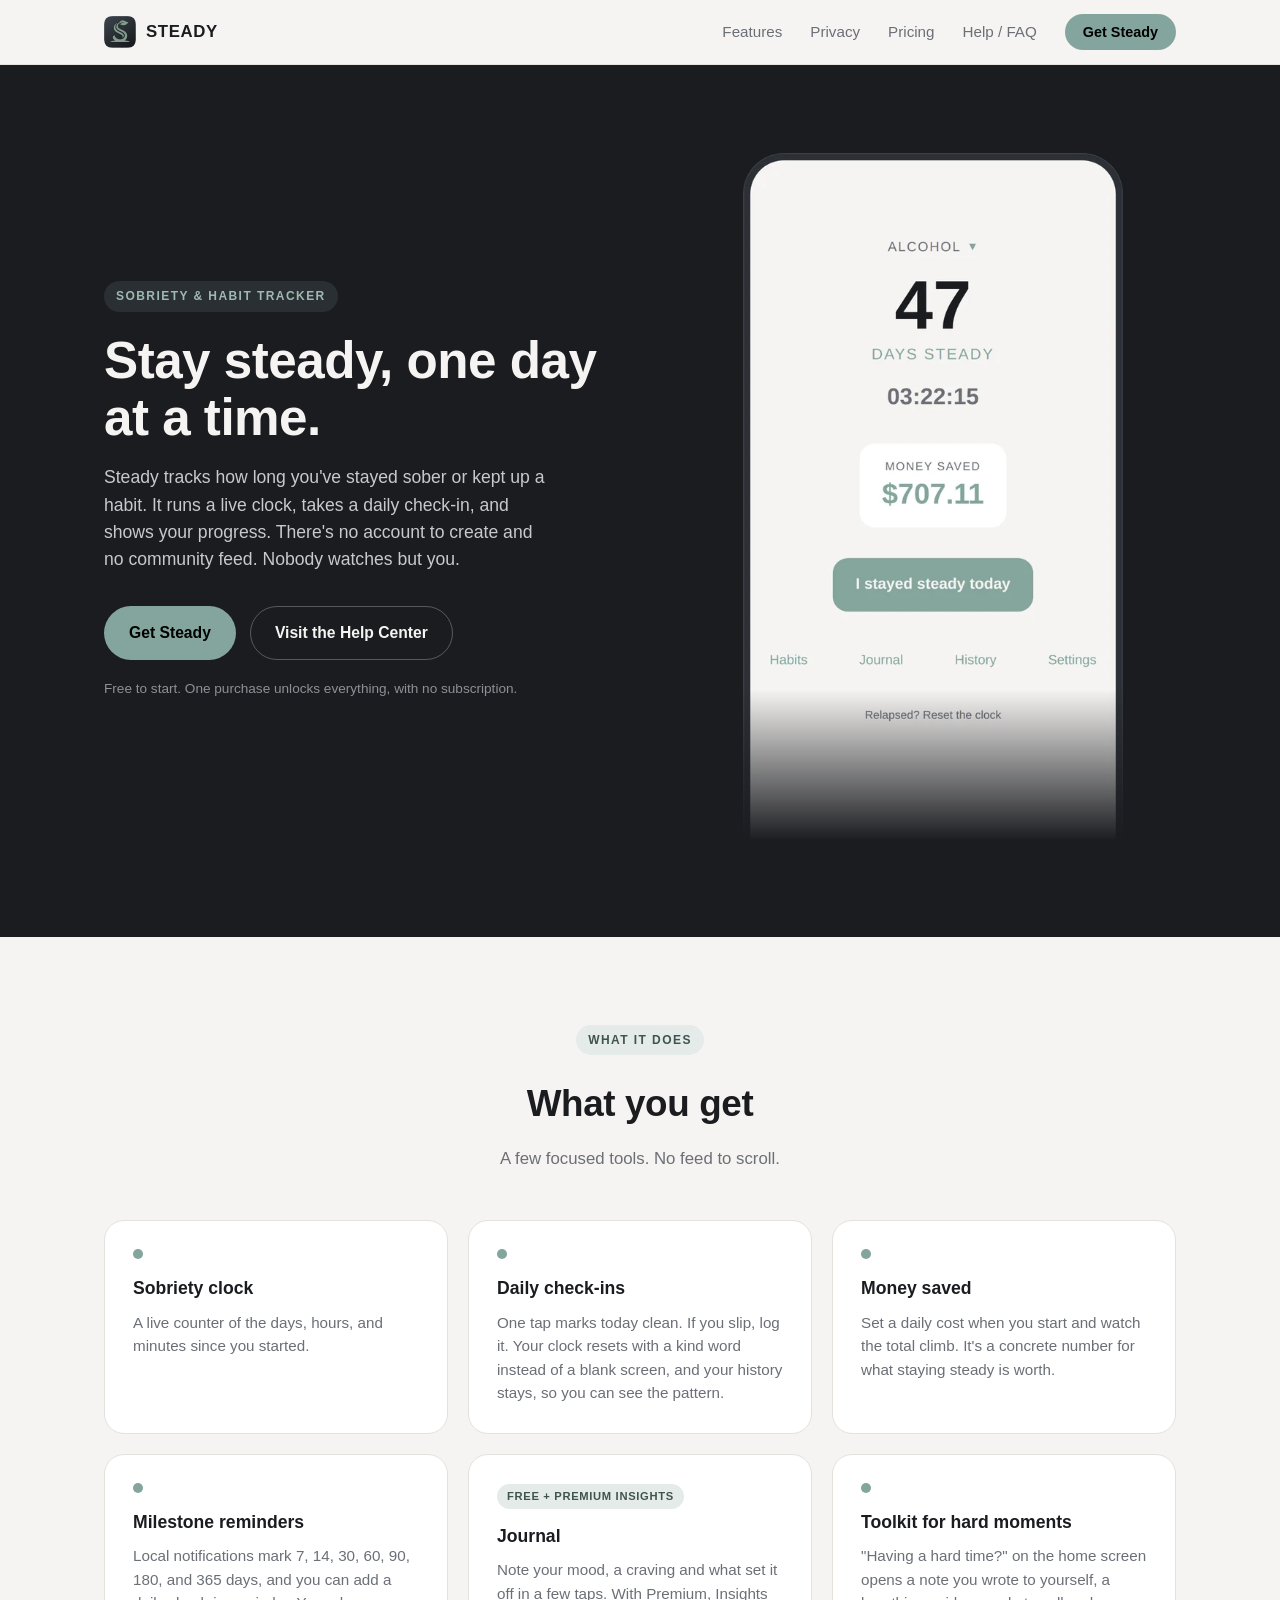
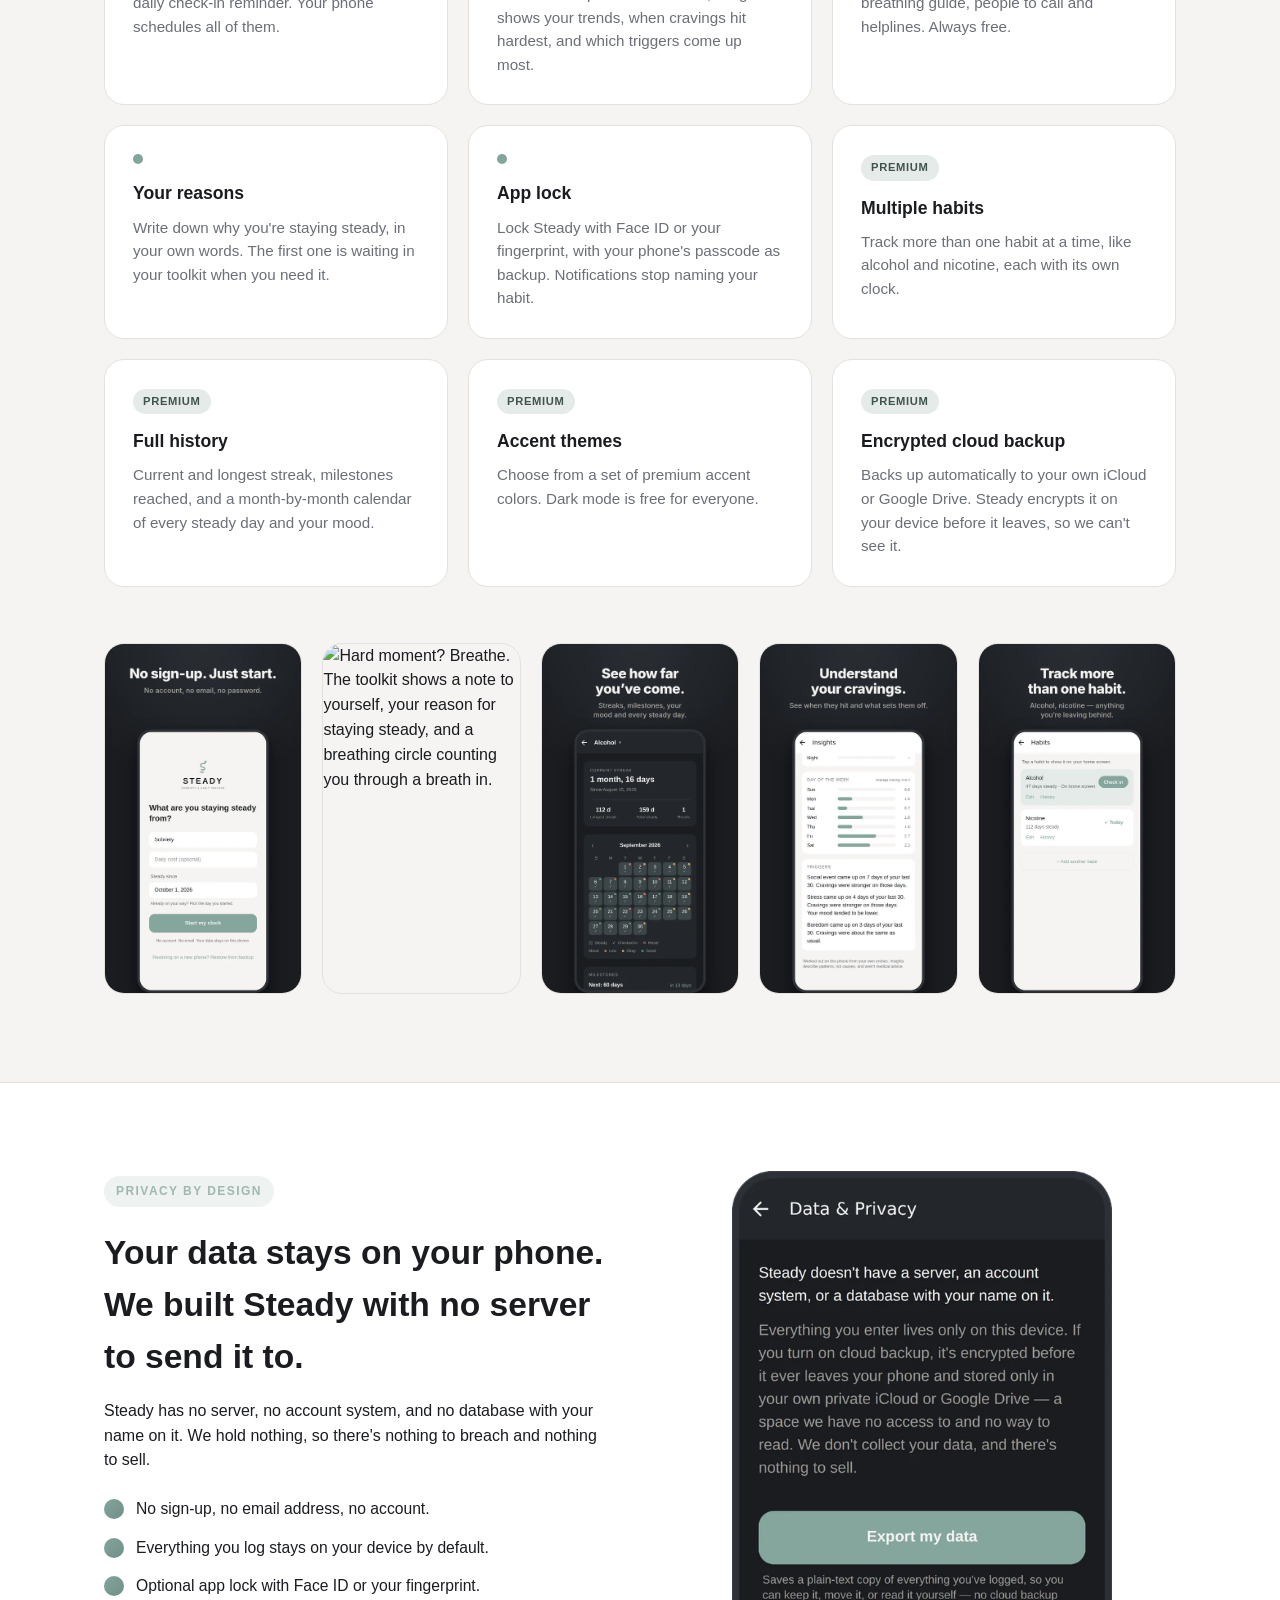
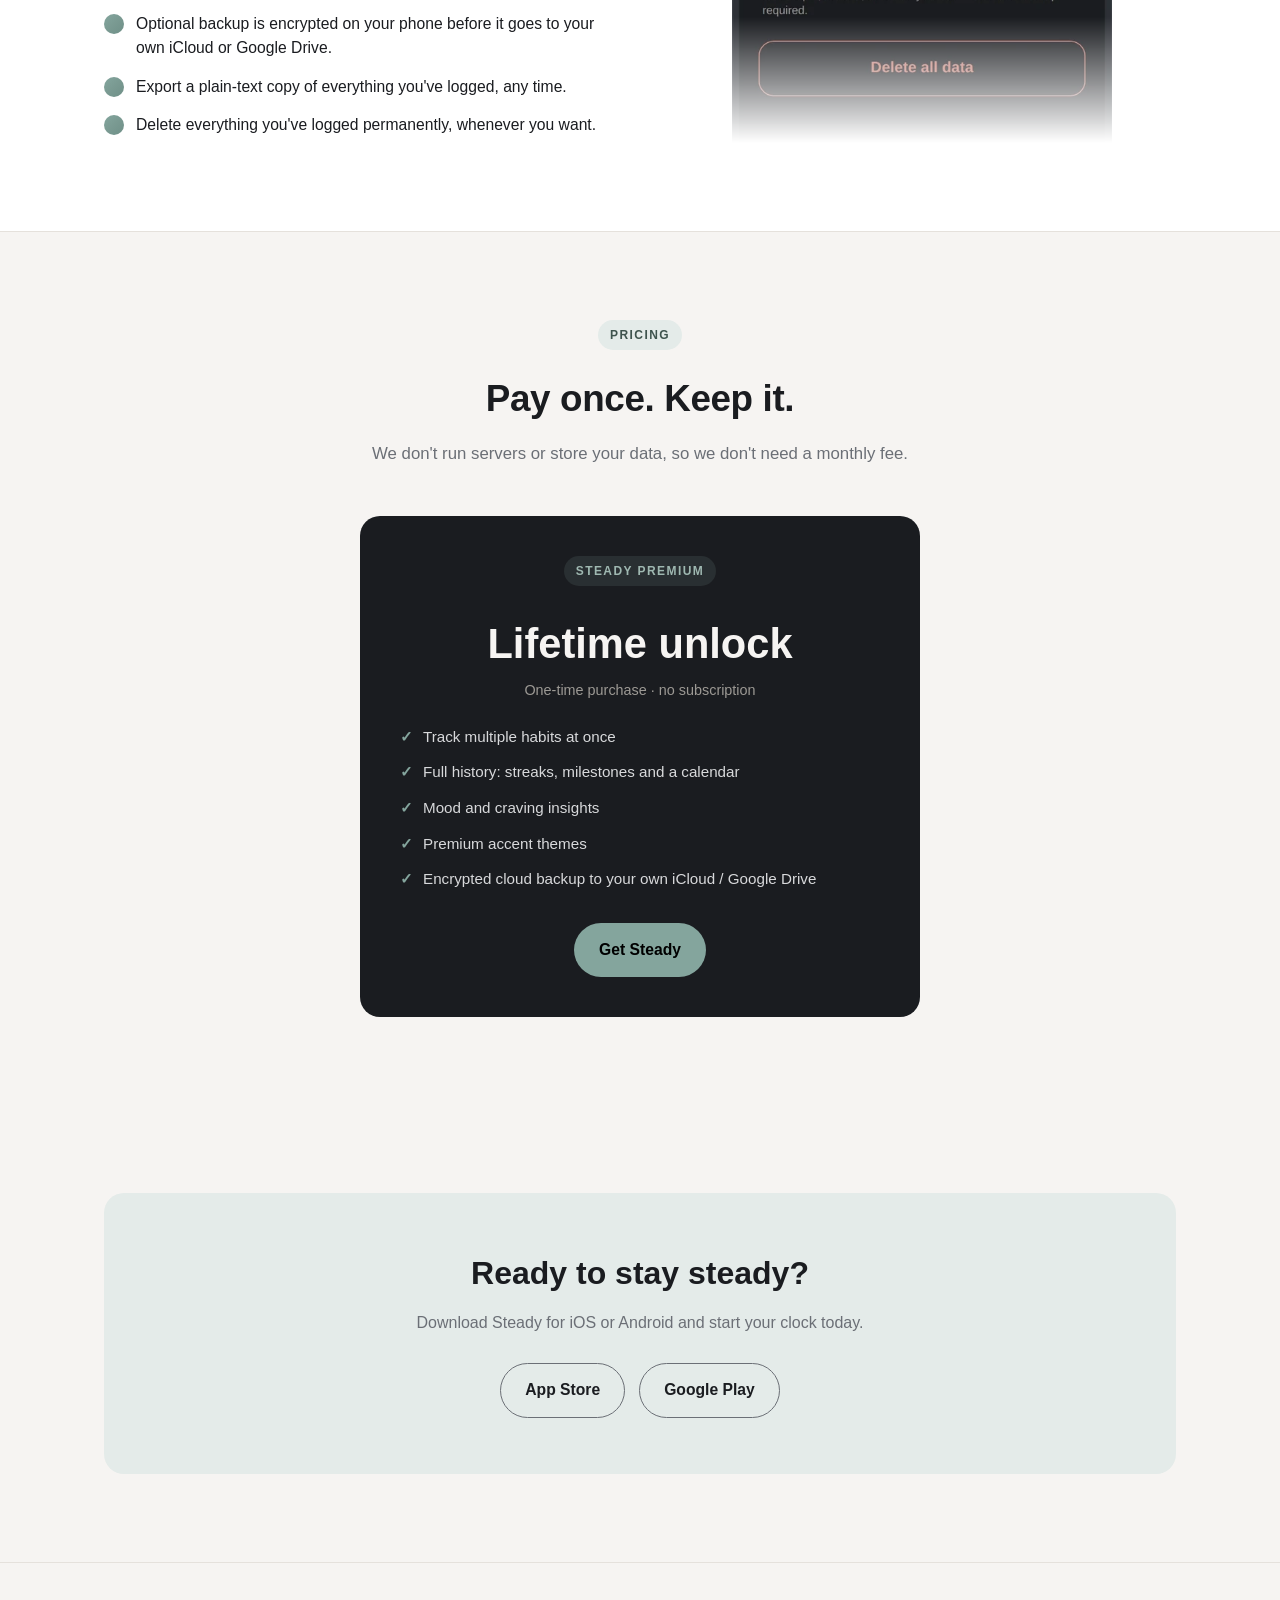
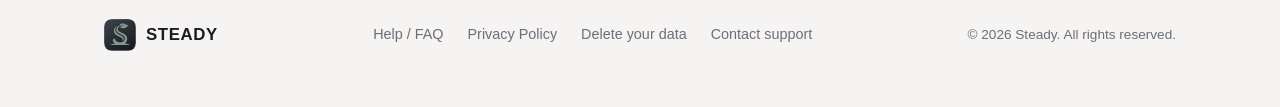
==== index.html @ cac9d031 "Describe 1.1: toolkit, reasons and app lock Homepage: cards for the toolkit, reasons and app lock, t" ====
<!doctype html>
<html lang="en">
<head>
  <!-- Google Tag Manager -->
  <script>(function(w,d,s,l,i){w[l]=w[l]||[];w[l].push({'gtm.start':
  new Date().getTime(),event:'gtm.js'});var f=d.getElementsByTagName(s)[0],
  j=d.createElement(s),dl=l!='dataLayer'?'&l='+l:'';j.async=true;j.src=
  'https://www.googletagmanager.com/gtm.js?id='+i+dl;f.parentNode.insertBefore(j,f);
  })(window,document,'script','dataLayer','GTM-TBTCJTLQ');</script>
  <!-- End Google Tag Manager -->
  <meta charset="utf-8" />
  <meta name="viewport" content="width=device-width, initial-scale=1" />
  <title>Steady: Sobriety &amp; Habit Tracker</title>
  <meta name="description" content="Steady is a private, on-device sobriety and habit tracker. No accounts, no ads, no servers. Just your streak and your check-ins, on your phone." />
  <link rel="canonical" href="https://steady.lixlink.com/" />
  <meta property="og:site_name" content="Steady" />
  <meta property="og:type" content="website" />
  <meta property="og:url" content="https://steady.lixlink.com/" />
  <meta property="og:title" content="Steady: Sobriety &amp; Habit Tracker" />
  <meta property="og:description" content="A private, on-device sobriety and habit tracker. No accounts, no ads, no subscription." />
  <meta property="og:image" content="https://steady.lixlink.com/assets/img/og-image.jpg" />
  <meta property="og:image:type" content="image/jpeg" />
  <meta property="og:image:width" content="1200" />
  <meta property="og:image:height" content="630" />
  <meta property="og:image:alt" content="Steady: stay steady, one day at a time. A private sobriety and habit tracker." />
  <meta name="twitter:card" content="summary_large_image" />
  <meta name="twitter:title" content="Steady: Sobriety &amp; Habit Tracker" />
  <meta name="twitter:description" content="A private, on-device sobriety and habit tracker. No accounts, no ads, no subscription." />
  <meta name="twitter:image" content="https://steady.lixlink.com/assets/img/og-image.jpg" />
  <meta name="twitter:image:alt" content="Steady: stay steady, one day at a time. A private sobriety and habit tracker." />
  <link rel="icon" type="image/png" sizes="32x32" href="/assets/img/favicon-32.png" />
  <link rel="icon" type="image/png" sizes="16x16" href="/assets/img/favicon-16.png" />
  <link rel="apple-touch-icon" href="/assets/img/apple-touch-icon.png" />
  <link rel="stylesheet" href="/assets/css/style.css" />

</head>
<body>
  <!-- Google Tag Manager (noscript) -->
  <noscript><iframe src="https://www.googletagmanager.com/ns.html?id=GTM-TBTCJTLQ"
  height="0" width="0" style="display:none;visibility:hidden"></iframe></noscript>
  <!-- End Google Tag Manager (noscript) -->
  <header class="site-header">
    <nav class="nav wrap">
      <a class="brand" href="/">
        <img src="/assets/img/icon-512.png" alt="" width="32" height="32" />
        <span>Steady</span>
      </a>
      <button class="nav-toggle" aria-label="Toggle navigation" aria-expanded="false">☰</button>
      <ul class="nav-links">
        <li><a href="/#features">Features</a></li>
        <li><a href="/#privacy">Privacy</a></li>
        <li><a href="/#pricing">Pricing</a></li>
        <li><a href="/faq.html">Help / FAQ</a></li>
        <li><a class="nav-cta" href="#download">Get Steady</a></li>
      </ul>
    </nav>
  </header>

  <main>
    <section class="hero">
      <div class="wrap hero-inner">
        <div>
          <span class="eyebrow">Sobriety &amp; habit tracker</span>
          <h1>Stay steady, one day at a time.</h1>
          <p class="lead">
            Steady tracks how long you've stayed sober or kept up a habit. It runs a live
            clock, takes a daily check-in, and shows your progress. There's no account to
            create and no community feed. Nobody watches but you.
          </p>
          <div class="hero-actions">
            <a class="btn btn-primary" href="#download">Get Steady</a>
            <a class="btn btn-ghost" href="/faq.html">Visit the Help Center</a>
          </div>
          <p class="hero-note">Free to start. One purchase unlocks everything, with no subscription.</p>
        </div>
        <div class="hero-art">
          <img class="phone-shot" src="/assets/img/screens/dashboard-phone.webp" width="520" height="941"
            alt="The Steady home screen for Alcohol: 47 days steady, a live clock at 03:22:13, $707.11 saved, and an &quot;I stayed steady today&quot; check-in button." />
        </div>
      </div>
    </section>

    <section id="features">
      <div class="wrap">
        <div class="section-head">
          <span class="eyebrow">What it does</span>
          <h2>What you get</h2>
          <p>A few focused tools. No feed to scroll.</p>
        </div>

        <div class="grid">
          <div class="card">
            <div class="icon-dot"></div>
            <h3>Sobriety clock</h3>
            <p>A live counter of the days, hours, and minutes since you started.</p>
          </div>
          <div class="card">
            <div class="icon-dot"></div>
            <h3>Daily check-ins</h3>
            <p>One tap marks today clean. If you slip, log it. Your clock resets with a kind word instead of a blank screen, and your history stays, so you can see the pattern.</p>
          </div>
          <div class="card">
            <div class="icon-dot"></div>
            <h3>Money saved</h3>
            <p>Set a daily cost when you start and watch the total climb. It's a concrete number for what staying steady is worth.</p>
          </div>
          <div class="card">
            <div class="icon-dot"></div>
            <h3>Milestone reminders</h3>
            <p>Local notifications mark 7, 14, 30, 60, 90, 180, and 365 days, and you can add a daily check-in reminder. Your phone schedules all of them.</p>
          </div>
          <div class="card">
            <div class="tag">Free + Premium insights</div>
            <h3>Journal</h3>
            <p>Note your mood, a craving and what set it off in a few taps. With Premium, Insights shows your trends, when cravings hit hardest, and which triggers come up most.</p>
          </div>
          <div class="card">
            <div class="icon-dot"></div>
            <h3>Toolkit for hard moments</h3>
            <p>"Having a hard time?" on the home screen opens a note you wrote to yourself, a breathing guide, people to call and helplines. Always free.</p>
          </div>
          <div class="card">
            <div class="icon-dot"></div>
            <h3>Your reasons</h3>
            <p>Write down why you're staying steady, in your own words. The first one is waiting in your toolkit when you need it.</p>
          </div>
          <div class="card">
            <div class="icon-dot"></div>
            <h3>App lock</h3>
            <p>Lock Steady with Face ID or your fingerprint, with your phone's passcode as backup. Notifications stop naming your habit.</p>
          </div>
          <div class="card">
            <div class="tag">Premium</div>
            <h3>Multiple habits</h3>
            <p>Track more than one habit at a time, like alcohol and nicotine, each with its own clock.</p>
          </div>
          <div class="card">
            <div class="tag">Premium</div>
            <h3>Full history</h3>
            <p>Current and longest streak, milestones reached, and a month-by-month calendar of every steady day and your mood.</p>
          </div>
          <div class="card">
            <div class="tag">Premium</div>
            <h3>Accent themes</h3>
            <p>Choose from a set of premium accent colors. Dark mode is free for everyone.</p>
          </div>
          <div class="card">
            <div class="tag">Premium</div>
            <h3>Encrypted cloud backup</h3>
            <p>Backs up automatically to your own iCloud or Google Drive. Steady encrypts it on your device before it leaves, so we can't see it.</p>
          </div>
        </div>

        <ul class="screens" aria-label="Screens from the Steady app">
          <li>
            <img src="/assets/img/screens/onboarding.webp" width="480" height="853" loading="lazy"
              alt="No sign-up. Just start. Onboarding asks what you're staying steady from, an optional daily cost, and the day you started." />
          </li>
          <li>
            <img src="/assets/img/screens/toolkit.webp" width="480" height="853" loading="lazy"
              alt="Hard moment? Breathe. The toolkit shows a note to yourself, your reason for staying steady, and a breathing circle counting you through a breath in." />
          </li>
          <li>
            <img src="/assets/img/screens/history.webp" width="480" height="853" loading="lazy"
              alt="See how far you've come. The history screen shows a current streak of 1 month, 16 days, a 112-day longest streak, 1 reset, and a calendar of steady days, check-ins and mood." />
          </li>
          <li>
            <img src="/assets/img/screens/insights.webp" width="480" height="853" loading="lazy"
              alt="Understand your cravings. Insights shows average craving by time of day and day of the week, strongest on Fridays and Saturdays, and plain-language trigger patterns such as: Stress came up on 4 days of your last 30, and cravings were stronger on those days." />
          </li>
          <li>
            <img src="/assets/img/screens/habits.webp" width="480" height="853" loading="lazy"
              alt="Track more than one habit. The habits list shows Alcohol, on the home screen, and Nicotine, checked in today, each with a one-tap check-in." />
          </li>
        </ul>
      </div>
    </section>

    <section id="privacy" class="band">
      <div class="wrap band-inner">
        <div>
          <span class="eyebrow">Privacy by design</span>
          <h2>Your data stays on your phone. We built Steady with no server to send it to.</h2>
          <p>
            Steady has no server, no account system, and no database with your name on it.
            We hold nothing, so there's nothing to breach and nothing to sell.
          </p>
          <ul class="checklist">
            <li>No sign-up, no email address, no account.</li>
            <li>Everything you log stays on your device by default.</li>
            <li>Optional app lock with Face ID or your fingerprint.</li>
            <li>Optional backup is encrypted on your phone before it goes to your own iCloud or Google Drive.</li>
            <li>Export a plain-text copy of everything you've logged, any time.</li>
            <li>Delete everything you've logged permanently, whenever you want.</li>
          </ul>
        </div>
        <div class="band-art">
          <img class="phone-shot" src="/assets/img/screens/privacy-phone.webp" width="520" height="783" loading="lazy"
            alt="The Data &amp; Privacy screen: Steady doesn't have a server, an account system, or a database with your name on it. Buttons to export your data or delete all data." />
        </div>
      </div>
    </section>

    <section id="pricing">
      <div class="wrap">
        <div class="section-head">
          <span class="eyebrow">Pricing</span>
          <h2>Pay once. Keep it.</h2>
          <p>We don't run servers or store your data, so we don't need a monthly fee.</p>
        </div>

        <div class="pricing-card">
          <div class="eyebrow">Steady Premium</div>
          <div class="price">Lifetime unlock</div>
          <div class="price-note">One-time purchase · no subscription</div>
          <ul class="pricing-list">
            <li>Track multiple habits at once</li>
            <li>Full history: streaks, milestones and a calendar</li>
            <li>Mood and craving insights</li>
            <li>Premium accent themes</li>
            <li>Encrypted cloud backup to your own iCloud / Google Drive</li>
          </ul>
          <a class="btn btn-primary" href="#download">Get Steady</a>
        </div>
      </div>
    </section>

    <section id="download">
      <div class="wrap">
        <div class="cta-band">
          <h2>Ready to stay steady?</h2>
          <p>Download Steady for iOS or Android and start your clock today.</p>
          <div class="hero-actions" style="justify-content:center">
            <a class="btn btn-outline" href="#" rel="noopener">App Store</a>
            <a class="btn btn-outline" href="#" rel="noopener">Google Play</a>
          </div>
        </div>
      </div>
    </section>
  </main>

  <footer>
    <div class="wrap footer-inner">
      <a class="brand" href="/">
        <img src="/assets/img/icon-512.png" alt="" width="28" height="28" />
        <span>Steady</span>
      </a>
      <ul class="footer-links">
        <li><a href="/faq.html">Help / FAQ</a></li>
        <li><a href="/privacy.html">Privacy Policy</a></li>
        <li><a href="/delete-data.html">Delete your data</a></li>
        <li><a href="mailto:steady-support@lixlink.com">Contact support</a></li>
      </ul>
      <p class="footer-copy">© <span id="year"></span> Steady. All rights reserved.</p>
    </div>
  </footer>

  <script>document.getElementById('year').textContent = new Date().getFullYear();</script>
  <script src="/assets/js/main.js"></script>
</body>
</html>
---- assets/css/style.css ----
/* Steady brochure site. The palette matches the app's own theme tokens
   (theme-colors.js) so the site and the product feel like one thing. */

:root {
  --bg: #f6f4f2;
  --surface: #ffffff;
  --elevated: #fcfbfa;
  --border: #e5e1dc;
  --text: #1a1c20;
  --text-muted: #6b6f76;

  --accent: #84a59d;
  --accent-pressed: #6f8f87;
  --accent-soft: #e4ebe9;
  --accent-text: #3f544e;
  --danger: #c9776c;

  --dark-bg: #1a1c20;
  --dark-surface: #24272c;

  --max-width: 1120px;
  --radius: 20px;
  --radius-sm: 12px;
}

@media (prefers-color-scheme: dark) {
  :root {
    --bg: #1a1c20;
    --surface: #24272c;
    --elevated: #2c3036;
    --border: #33373d;
    --text: #f6f4f2;
    --text-muted: #9c9994;
    --accent-soft: #33403c;
    --accent-text: #b7cec8;
  }
}

* {
  box-sizing: border-box;
}

html {
  scroll-behavior: smooth;
}

body {
  margin: 0;
  background: var(--bg);
  color: var(--text);
  font-family: -apple-system, BlinkMacSystemFont, 'Segoe UI', Roboto, Helvetica, Arial, sans-serif;
  line-height: 1.55;
  -webkit-font-smoothing: antialiased;
}

a {
  color: inherit;
}

img {
  max-width: 100%;
  display: block;
}

.wrap {
  max-width: var(--max-width);
  margin: 0 auto;
  padding: 0 24px;
}

/* Nav */

.site-header {
  position: sticky;
  top: 0;
  z-index: 20;
  background: color-mix(in srgb, var(--bg) 88%, transparent);
  backdrop-filter: blur(10px);
  border-bottom: 1px solid var(--border);
}

.nav {
  display: flex;
  align-items: center;
  justify-content: space-between;
  padding: 16px 24px;
}

.brand {
  display: flex;
  align-items: center;
  gap: 10px;
  text-decoration: none;
  font-weight: 700;
  letter-spacing: 0.04em;
  color: var(--text);
}

.brand img {
  width: 32px;
  height: 32px;
  border-radius: 8px;
}

.brand span {
  font-size: 1.05rem;
  text-transform: uppercase;
}

.nav-links {
  display: flex;
  align-items: center;
  gap: 28px;
  list-style: none;
  margin: 0;
  padding: 0;
}

.nav-links a {
  text-decoration: none;
  color: var(--text-muted);
  font-size: 0.95rem;
  font-weight: 500;
}

.nav-links a:hover,
.nav-links a.active {
  color: var(--text);
}

.nav-links a.nav-cta {
  background: var(--accent);
  color: #000000;
  padding: 10px 18px;
  border-radius: 100px;
  font-weight: 600;
  font-size: 0.9rem;
  text-decoration: none;
  white-space: nowrap;
}

.nav-toggle {
  display: none;
}

/* Hero */

.hero {
  padding: 0;
  background: var(--dark-bg);
  color: #f6f4f2;
  position: relative;
  overflow: hidden;
}

.hero-inner {
  display: grid;
  grid-template-columns: 1.05fr 0.95fr;
  align-items: center;
  gap: 48px;
  padding: 88px 24px 96px;
}

.eyebrow {
  display: inline-block;
  text-transform: uppercase;
  letter-spacing: 0.12em;
  font-size: 0.75rem;
  font-weight: 700;
  color: #9fb8b1;
  background: rgba(132, 165, 157, 0.14);
  padding: 6px 12px;
  border-radius: 100px;
  margin-bottom: 20px;
}

.hero h1 {
  font-size: clamp(2.1rem, 4.4vw, 3.2rem);
  line-height: 1.12;
  margin: 0 0 18px;
  letter-spacing: -0.01em;
}

.hero p.lead {
  font-size: 1.1rem;
  color: #c7c9cc;
  max-width: 46ch;
  margin: 0 0 32px;
}

.hero-actions {
  display: flex;
  flex-wrap: wrap;
  gap: 14px;
}

.hero-art {
  display: flex;
  justify-content: center;
}

/* App screenshots cropped to the phone frame. The crop cuts the phone off
   at the bottom, so fade it out instead of showing a hard edge. */
.phone-shot {
  width: 100%;
  max-width: 380px;
  height: auto;
  -webkit-mask-image: linear-gradient(to bottom, #000 78%, transparent);
  mask-image: linear-gradient(to bottom, #000 78%, transparent);
}

.hero-note {
  margin-top: 18px;
  font-size: 0.85rem;
  color: #8d9094;
}

/* Buttons */

.btn {
  display: inline-flex;
  align-items: center;
  justify-content: center;
  gap: 8px;
  padding: 14px 24px;
  border-radius: 100px;
  font-weight: 600;
  font-size: 0.98rem;
  text-decoration: none;
  border: 1px solid transparent;
  cursor: pointer;
}

.btn-primary {
  background: var(--accent);
  color: #000000;
}

.btn-primary:hover {
  background: var(--accent-pressed);
}

.btn-ghost {
  background: transparent;
  border-color: rgba(246, 244, 242, 0.28);
  color: #f6f4f2;
}

.btn-ghost:hover {
  border-color: rgba(246, 244, 242, 0.6);
}

.btn-outline {
  background: transparent;
  border-color: var(--text-muted);
  color: var(--text);
}

.btn-outline:hover {
  border-color: var(--accent-pressed);
  color: var(--accent-text);
}

/* Sections */

section {
  padding: 88px 0;
}

.section-head {
  max-width: 640px;
  margin: 0 auto 48px;
  text-align: center;
}

.section-head .eyebrow {
  color: var(--accent-text);
  background: var(--accent-soft);
}

.section-head h2 {
  font-size: clamp(1.7rem, 3vw, 2.3rem);
  margin: 0 0 14px;
  letter-spacing: -0.01em;
}

.section-head p {
  color: var(--text-muted);
  font-size: 1.05rem;
  margin: 0;
}

/* Feature grid */

.grid {
  display: grid;
  grid-template-columns: repeat(3, 1fr);
  gap: 20px;
}

.card {
  background: var(--surface);
  border: 1px solid var(--border);
  border-radius: var(--radius);
  padding: 28px;
}

.card .tag {
  display: inline-block;
  font-size: 0.7rem;
  font-weight: 700;
  text-transform: uppercase;
  letter-spacing: 0.06em;
  color: var(--accent-text);
  background: var(--accent-soft);
  padding: 4px 10px;
  border-radius: 100px;
  margin-bottom: 14px;
}

.card .icon-dot {
  width: 10px;
  height: 10px;
  border-radius: 50%;
  background: var(--accent);
  margin-bottom: 16px;
}

.card h3 {
  margin: 0 0 8px;
  font-size: 1.1rem;
}

.card p {
  margin: 0;
  color: var(--text-muted);
  font-size: 0.95rem;
}

/* Privacy band */

.band {
  background: var(--surface);
  border-top: 1px solid var(--border);
  border-bottom: 1px solid var(--border);
}

.band-inner {
  display: grid;
  grid-template-columns: 1fr 1fr;
  gap: 56px;
  align-items: center;
}

.band h2 {
  font-size: clamp(1.6rem, 3vw, 2.1rem);
  margin: 0 0 16px;
}

.checklist {
  list-style: none;
  margin: 24px 0 0;
  padding: 0;
  display: grid;
  gap: 14px;
}

.checklist li {
  display: flex;
  align-items: flex-start;
  gap: 12px;
  font-size: 0.98rem;
}

.checklist li::before {
  content: '';
  flex-shrink: 0;
  width: 20px;
  height: 20px;
  margin-top: 2px;
  border-radius: 50%;
  background: var(--accent-soft);
  background-image: linear-gradient(135deg, var(--accent), var(--accent-pressed));
}

.band-art {
  display: flex;
  justify-content: center;
}

/* Screenshot strip under the feature grid. Four across on desktop; a
   horizontal scroller on small screens. */
.screens {
  list-style: none;
  margin: 56px 0 0;
  padding: 0;
  display: grid;
  grid-template-columns: repeat(5, 1fr);
  gap: 20px;
}

.screens img {
  width: 100%;
  height: auto;
  border-radius: var(--radius);
  border: 1px solid var(--border);
}

/* Pricing */

.pricing-card {
  max-width: 560px;
  margin: 0 auto;
  background: var(--dark-bg);
  color: #f6f4f2;
  border-radius: var(--radius);
  padding: 40px;
  text-align: center;
}

.pricing-card .price {
  font-size: 2.6rem;
  font-weight: 800;
  margin: 6px 0 2px;
}

.pricing-card .price-note {
  color: #9c9994;
  font-size: 0.9rem;
  margin-bottom: 24px;
}

.pricing-list {
  list-style: none;
  padding: 0;
  margin: 24px 0 32px;
  display: grid;
  gap: 12px;
  text-align: left;
}

.pricing-list li {
  display: flex;
  gap: 10px;
  font-size: 0.95rem;
  color: #d8d9db;
}

.pricing-list li::before {
  content: '✓';
  color: var(--accent);
  font-weight: 700;
}

/* FAQ teaser / CTA */

.cta-band {
  background: var(--accent-soft);
  border-radius: var(--radius);
  padding: 56px;
  text-align: center;
  max-width: var(--max-width);
  margin: 0 auto;
}

.cta-band h2 {
  margin: 0 0 12px;
  font-size: clamp(1.5rem, 3vw, 2rem);
}

.cta-band p {
  color: var(--text-muted);
  margin: 0 0 28px;
}

.store-badge {
  display: inline-block;
  line-height: 0;
}

.store-badge img {
  height: 52px;
  width: auto;
}

/* Footer */

footer {
  border-top: 1px solid var(--border);
  padding: 48px 0;
}

.footer-inner {
  display: flex;
  flex-wrap: wrap;
  align-items: center;
  justify-content: space-between;
  gap: 20px;
}

.footer-links {
  display: flex;
  flex-wrap: wrap;
  gap: 24px;
  list-style: none;
  margin: 0;
  padding: 0;
}

.footer-links a {
  color: var(--text-muted);
  text-decoration: none;
  font-size: 0.9rem;
}

.footer-links a:hover {
  color: var(--text);
}

.footer-copy {
  color: var(--text-muted);
  font-size: 0.85rem;
}

/* FAQ page */

.faq-hero {
  padding: 64px 0 32px;
  text-align: center;
}

.faq-hero h1 {
  font-size: clamp(1.9rem, 4vw, 2.6rem);
  margin: 0 0 14px;
}

.faq-hero p {
  color: var(--text-muted);
  max-width: 52ch;
  margin: 0 auto;
}

.faq-search {
  max-width: 480px;
  margin: 32px auto 0;
  position: relative;
}

.faq-search input {
  width: 100%;
  padding: 14px 18px;
  border-radius: 100px;
  border: 1px solid var(--border);
  background: var(--surface);
  color: var(--text);
  font-size: 0.98rem;
}

.faq-search input:focus {
  outline: 2px solid var(--accent);
  outline-offset: 2px;
}

.faq-layout {
  display: grid;
  grid-template-columns: 220px 1fr;
  gap: 48px;
  align-items: start;
  padding-bottom: 96px;
}

.faq-toc {
  position: sticky;
  top: 96px;
  display: grid;
  gap: 6px;
}

.faq-toc a {
  text-decoration: none;
  color: var(--text-muted);
  font-size: 0.92rem;
  padding: 8px 12px;
  border-radius: var(--radius-sm);
}

.faq-toc a:hover {
  background: var(--surface);
  color: var(--text);
}

.faq-group {
  padding: 0;
  margin-bottom: 44px;
  scroll-margin-top: 96px;
}

.faq-group h2 {
  font-size: 1.3rem;
  margin: 0 0 18px;
}

.faq-item {
  border: 1px solid var(--border);
  border-radius: var(--radius-sm);
  background: var(--surface);
  margin-bottom: 12px;
  overflow: hidden;
}

.faq-item summary {
  cursor: pointer;
  list-style: none;
  padding: 18px 20px;
  display: flex;
  align-items: center;
  justify-content: space-between;
  gap: 16px;
  font-weight: 600;
  font-size: 0.98rem;
}

.faq-item summary::-webkit-details-marker {
  display: none;
}

.faq-item summary::after {
  content: '+';
  font-size: 1.3rem;
  font-weight: 400;
  color: var(--text-muted);
  flex-shrink: 0;
}

.faq-item[open] summary::after {
  content: '\2212';
}

.faq-item .faq-answer {
  padding: 0 20px 20px;
  color: var(--text-muted);
  font-size: 0.95rem;
}

.faq-answer p {
  margin: 0 0 10px;
}

.faq-answer p:last-child {
  margin-bottom: 0;
}

.faq-item[hidden],
.faq-group[hidden] {
  display: none;
}

.faq-empty {
  display: none;
  text-align: center;
  color: var(--text-muted);
  padding: 40px 0;
}

/* Simple content page (privacy) */

.content-page {
  padding: 64px 0 96px;
}

.content-page h1 {
  font-size: clamp(1.8rem, 3.6vw, 2.4rem);
  margin: 0 0 8px;
}

.content-page .updated {
  color: var(--text-muted);
  font-size: 0.88rem;
  margin: 0 0 40px;
}

.content-page h2 {
  font-size: 1.25rem;
  margin: 40px 0 12px;
}

.content-page p,
.content-page li {
  color: var(--text-muted);
  font-size: 0.98rem;
}

.content-page ul {
  padding-left: 20px;
}

/* Responsive */

@media (max-width: 880px) {
  .hero-inner {
    grid-template-columns: 1fr;
    padding-top: 56px;
  }

  .phone-shot {
    max-width: 300px;
  }

  .screens {
    grid-template-columns: repeat(5, 64%);
    overflow-x: auto;
    scroll-snap-type: x mandatory;
    padding-bottom: 8px;
  }

  .screens li {
    scroll-snap-align: start;
  }

  .grid {
    grid-template-columns: repeat(2, 1fr);
  }

  .band-inner {
    grid-template-columns: 1fr;
  }

  .faq-layout {
    grid-template-columns: 1fr;
  }

  .faq-toc {
    position: static;
    display: flex;
    flex-wrap: wrap;
    gap: 8px;
    padding-bottom: 8px;
    border-bottom: 1px solid var(--border);
    margin-bottom: 32px;
  }

  .faq-toc a {
    padding: 6px 10px;
    background: var(--surface);
    border: 1px solid var(--border);
  }
}

@media (max-width: 640px) {
  .nav-links {
    position: fixed;
    inset: 64px 16px auto 16px;
    background: var(--surface);
    border: 1px solid var(--border);
    border-radius: var(--radius);
    flex-direction: column;
    align-items: flex-start;
    padding: 18px;
    gap: 14px;
    box-shadow: 0 20px 40px rgba(0, 0, 0, 0.18);
    transform: translateY(-12px);
    opacity: 0;
    pointer-events: none;
    transition: all 0.18s ease;
  }

  .nav-links.open {
    transform: translateY(0);
    opacity: 1;
    pointer-events: auto;
  }

  .nav-toggle {
    display: inline-flex;
    align-items: center;
    justify-content: center;
    width: 40px;
    height: 40px;
    border-radius: 10px;
    border: 1px solid var(--border);
    background: var(--surface);
    color: var(--text);
    font-size: 1.1rem;
  }

  .grid {
    grid-template-columns: 1fr;
  }

  .screens {
    grid-template-columns: repeat(5, 78%);
  }

  .pricing-card,
  .cta-band {
    padding: 32px 22px;
  }

  section {
    padding: 64px 0;
  }
}
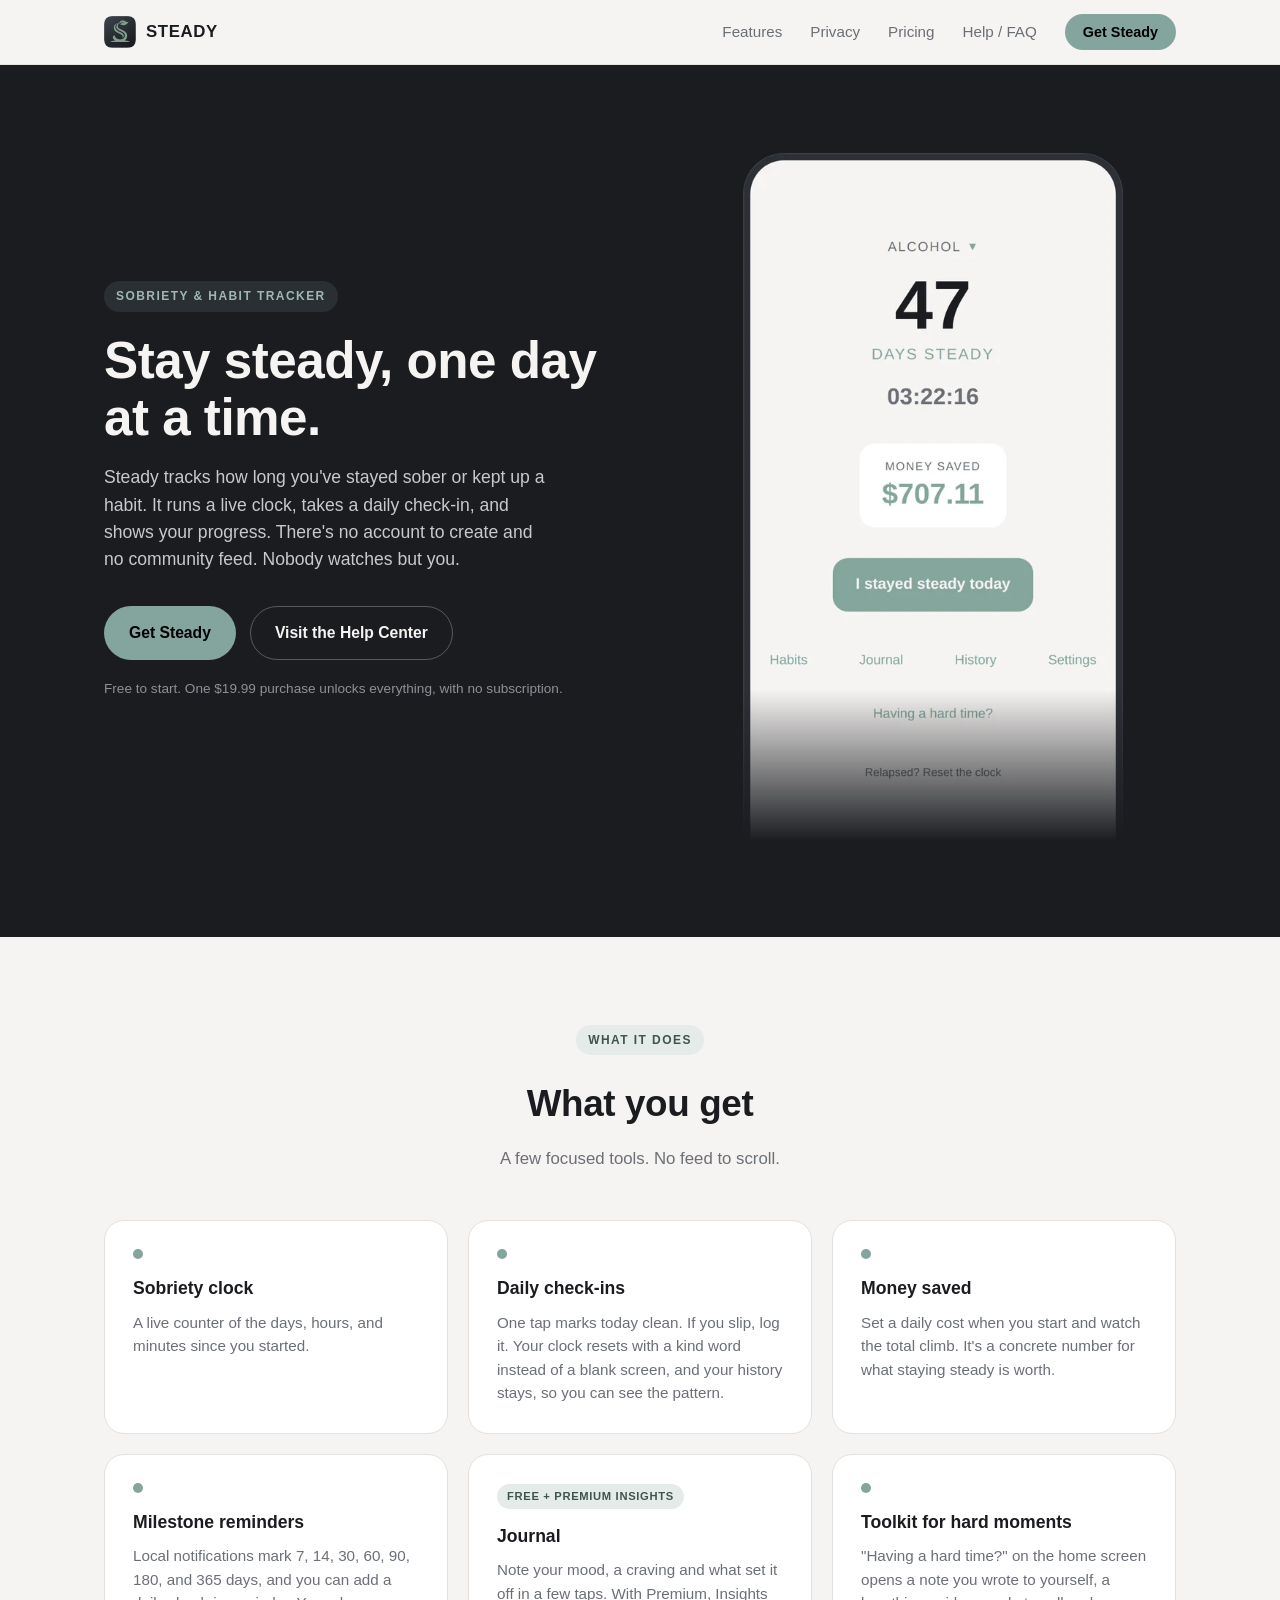
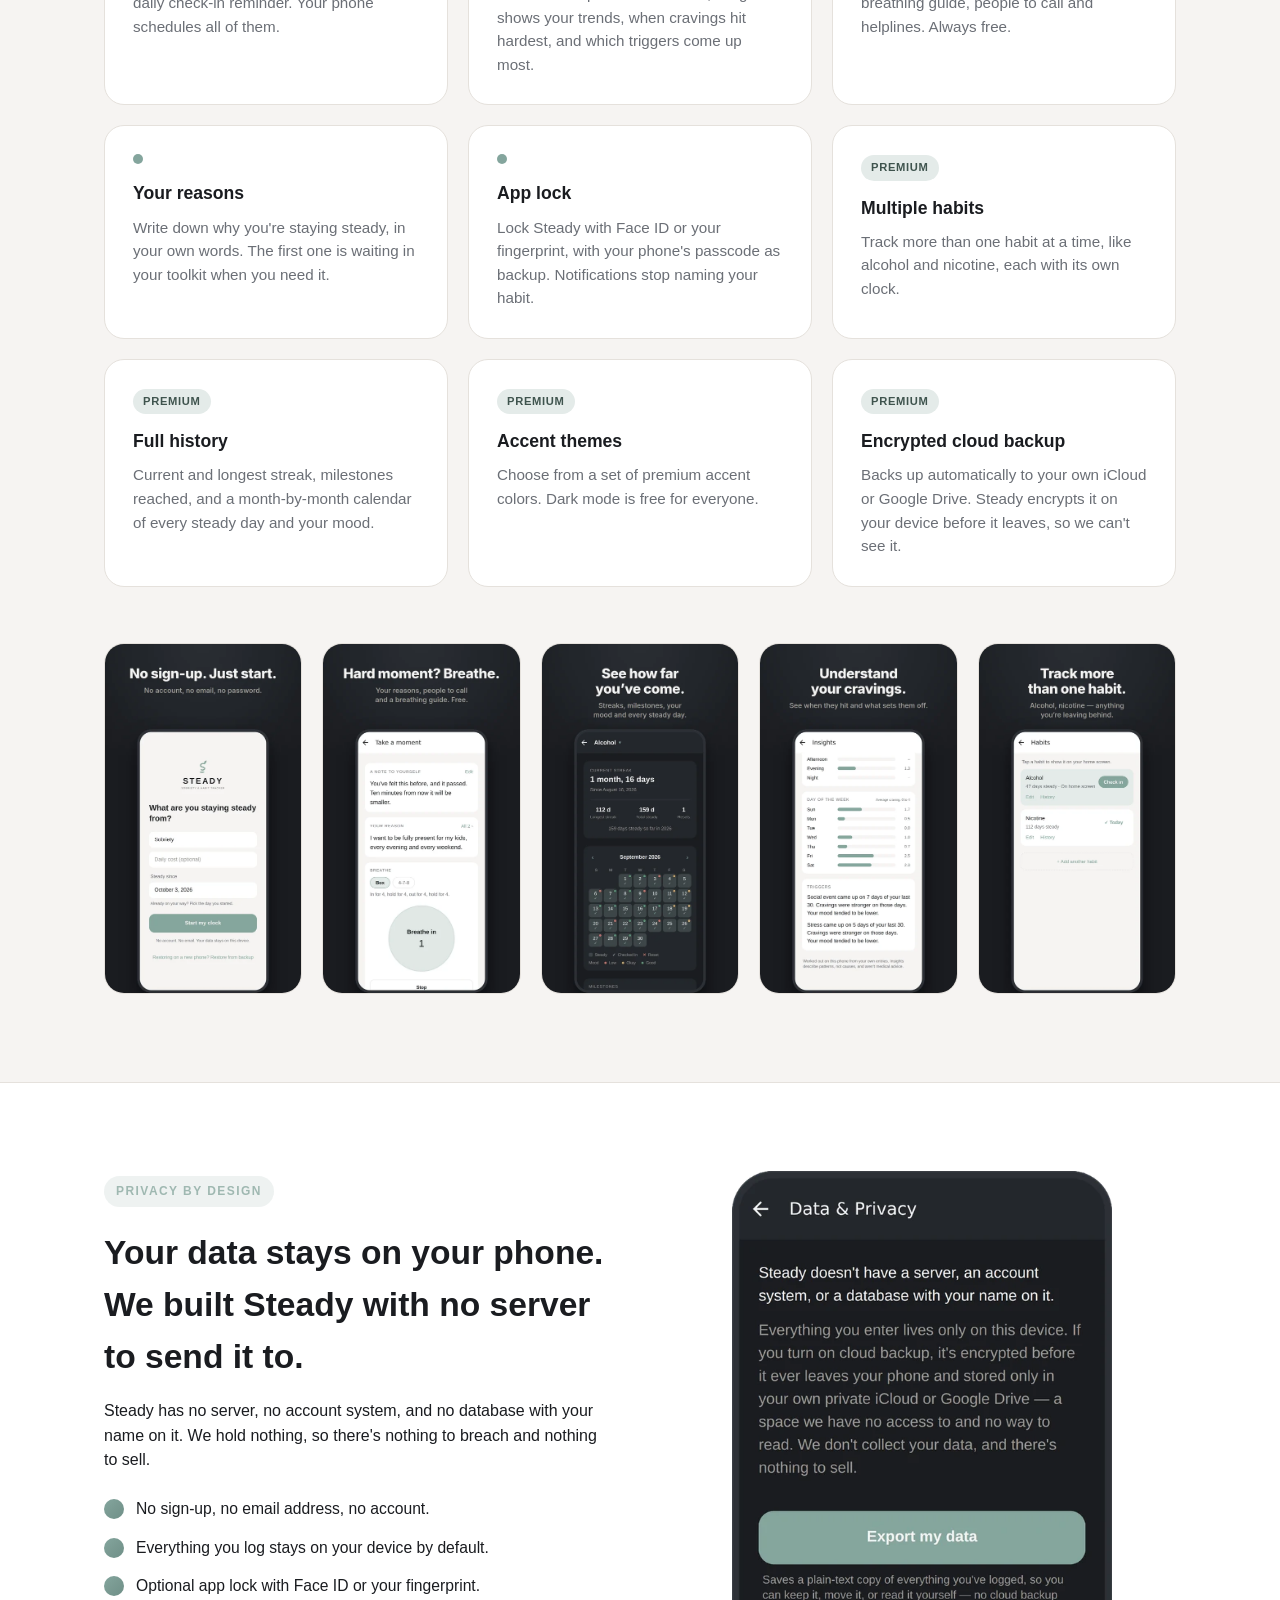
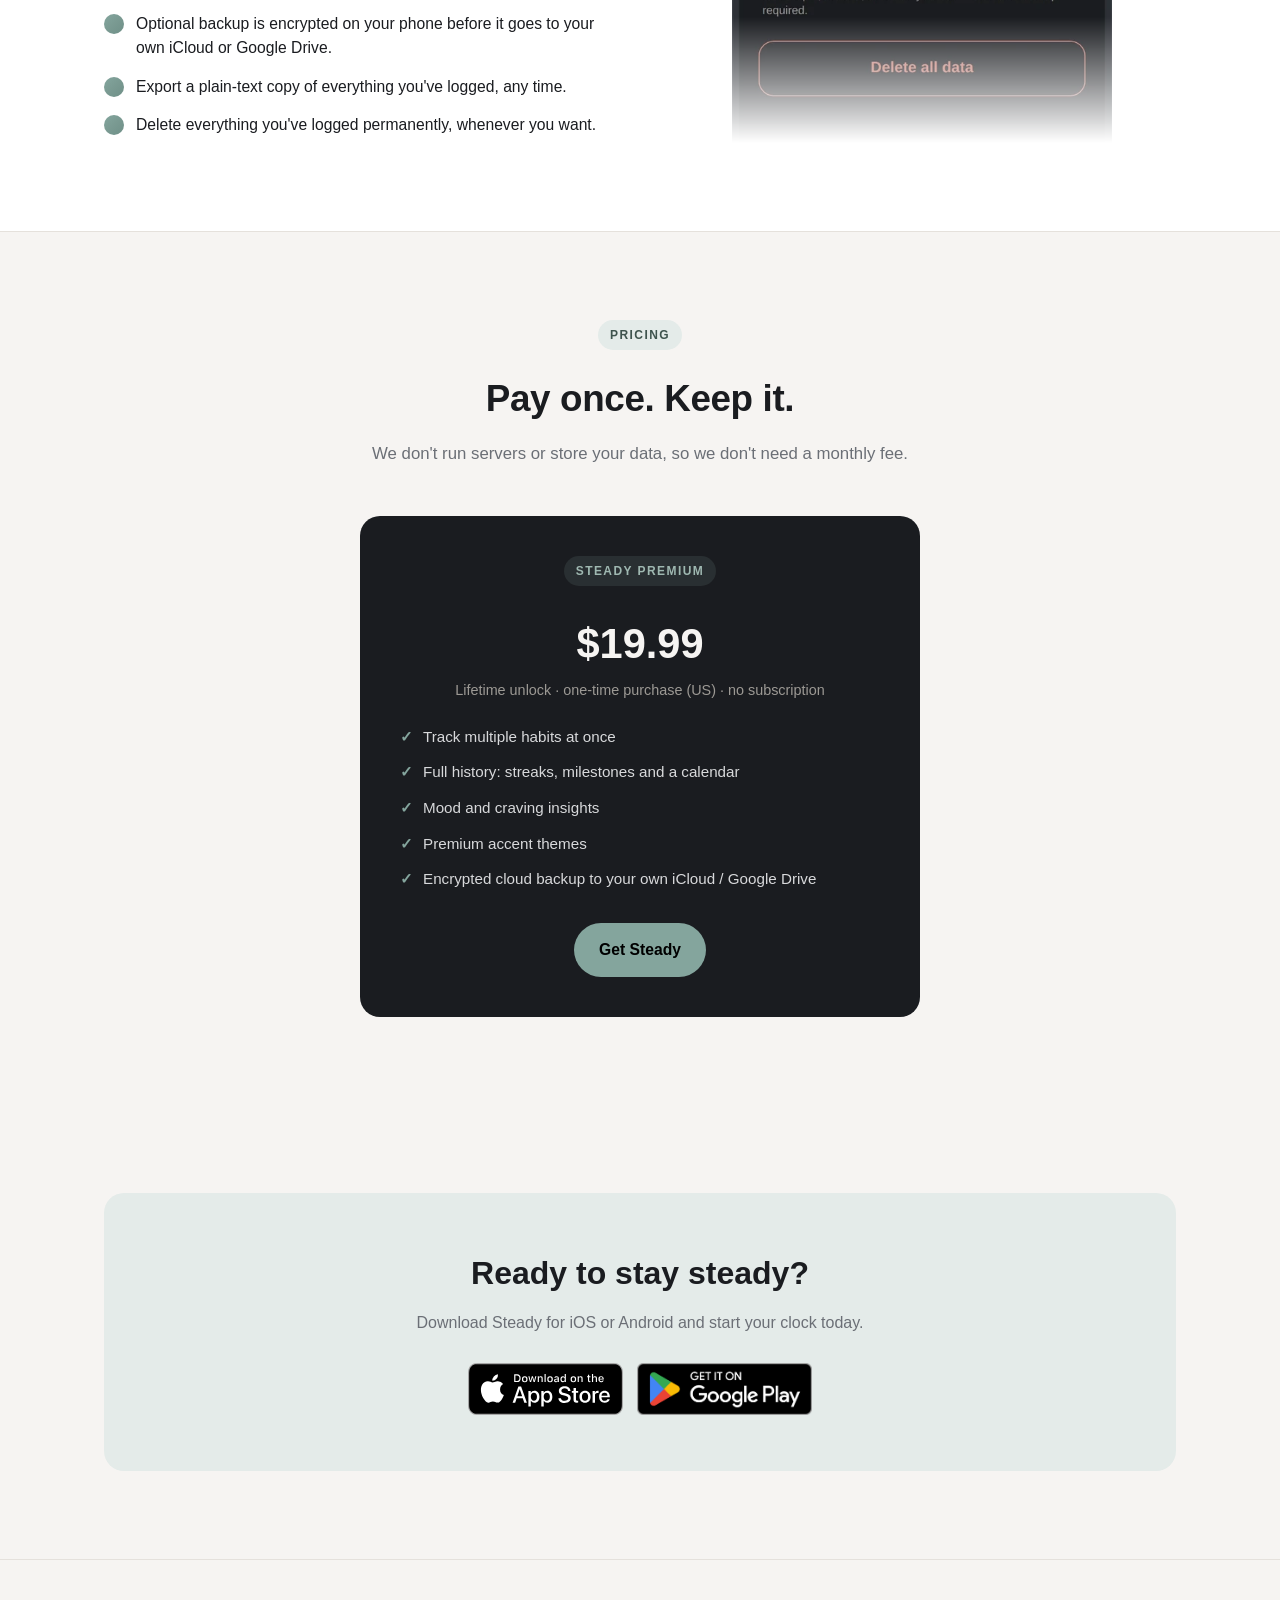
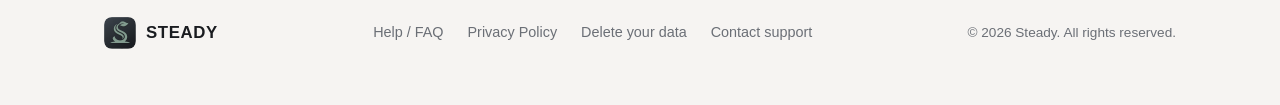
==== commit ef614351: "Merge remote-tracking branch 'origin/release/1.1'" ====
--- a/index.html
+++ b/index.html
@@ -33,6 +33,106 @@
   <link rel="apple-touch-icon" href="/assets/img/apple-touch-icon.png" />
   <link rel="stylesheet" href="/assets/css/style.css" />
 
+  <script type="application/ld+json">
+{
+  "@context": "https://schema.org",
+  "@graph": [
+    {
+      "@type": "Organization",
+      "@id": "https://steady.lixlink.com/#organization",
+      "name": "Steady",
+      "url": "https://steady.lixlink.com/",
+      "logo": {
+        "@type": "ImageObject",
+        "url": "https://steady.lixlink.com/assets/img/icon-512.png",
+        "width": 512,
+        "height": 512
+      },
+      "contactPoint": {
+        "@type": "ContactPoint",
+        "contactType": "customer support",
+        "email": "steady-support@lixlink.com"
+      }
+    },
+    {
+      "@type": "WebSite",
+      "@id": "https://steady.lixlink.com/#website",
+      "url": "https://steady.lixlink.com/",
+      "name": "Steady",
+      "inLanguage": "en",
+      "publisher": {
+        "@id": "https://steady.lixlink.com/#organization"
+      }
+    },
+    {
+      "@type": "MobileApplication",
+      "@id": "https://steady.lixlink.com/#app",
+      "name": "Steady: Sobriety & Habit Tracker",
+      "alternateName": "Steady",
+      "description": "A private, on-device sobriety and habit tracker with a live sobriety clock, daily check-ins, a mood and craving journal, and money-saved tracking. No account, no ads, no servers.",
+      "applicationCategory": "HealthApplication",
+      "operatingSystem": "iOS, Android",
+      "url": "https://steady.lixlink.com/",
+      "image": "https://steady.lixlink.com/assets/img/og-image.jpg",
+      "inLanguage": "en",
+      "screenshot": [
+        "https://steady.lixlink.com/assets/img/screens/dashboard-phone.webp",
+        "https://steady.lixlink.com/assets/img/screens/history.webp",
+        "https://steady.lixlink.com/assets/img/screens/insights.webp",
+        "https://steady.lixlink.com/assets/img/screens/habits.webp",
+        "https://steady.lixlink.com/assets/img/screens/themes.webp",
+        "https://steady.lixlink.com/assets/img/screens/onboarding.webp",
+        "https://steady.lixlink.com/assets/img/screens/privacy-phone.webp"
+      ],
+      "featureList": [
+        "Live sobriety clock",
+        "Daily check-ins",
+        "Money saved tracker",
+        "Milestone reminders",
+        "Mood and craving journal",
+        "Multiple habits (Premium)",
+        "Full history and streaks (Premium)",
+        "Insights on cravings and triggers (Premium)",
+        "Encrypted cloud backup to your own iCloud or Google Drive (Premium)",
+        "Accent themes (Premium)"
+      ],
+      "offers": [
+        {
+          "@type": "Offer",
+          "name": "Steady (free)",
+          "price": "0",
+          "priceCurrency": "USD",
+          "description": "Free to download. Includes the sobriety clock, daily check-ins, money saved, milestone reminders, the journal and one habit."
+        },
+        {
+          "@type": "Offer",
+          "name": "Steady Premium (lifetime unlock)",
+          "price": "19.99",
+          "priceCurrency": "USD",
+          "description": "One-time in-app purchase, no subscription. Unlocks multiple habits, full history, Insights, accent themes and encrypted cloud backup."
+        }
+      ],
+      "publisher": {
+        "@id": "https://steady.lixlink.com/#organization"
+      }
+    },
+    {
+      "@type": "WebPage",
+      "@id": "https://steady.lixlink.com/#webpage",
+      "url": "https://steady.lixlink.com/",
+      "name": "Steady: Sobriety & Habit Tracker",
+      "isPartOf": {
+        "@id": "https://steady.lixlink.com/#website"
+      },
+      "about": {
+        "@id": "https://steady.lixlink.com/#app"
+      },
+      "primaryImageOfPage": "https://steady.lixlink.com/assets/img/og-image.jpg",
+      "inLanguage": "en"
+    }
+  ]
+}
+  </script>
 </head>
 <body>
   <!-- Google Tag Manager (noscript) -->
@@ -71,7 +171,7 @@
             <a class="btn btn-primary" href="#download">Get Steady</a>
             <a class="btn btn-ghost" href="/faq.html">Visit the Help Center</a>
           </div>
-          <p class="hero-note">Free to start. One purchase unlocks everything, with no subscription.</p>
+          <p class="hero-note">Free to start. One $19.99 purchase unlocks everything, with no subscription.</p>
         </div>
         <div class="hero-art">
           <img class="phone-shot" src="/assets/img/screens/dashboard-phone.webp" width="520" height="941"
@@ -211,8 +311,8 @@
 
         <div class="pricing-card">
           <div class="eyebrow">Steady Premium</div>
-          <div class="price">Lifetime unlock</div>
-          <div class="price-note">One-time purchase · no subscription</div>
+          <div class="price">$19.99</div>
+          <div class="price-note">Lifetime unlock · one-time purchase (US) · no subscription</div>
           <ul class="pricing-list">
             <li>Track multiple habits at once</li>
             <li>Full history: streaks, milestones and a calendar</li>
@@ -231,8 +331,12 @@
           <h2>Ready to stay steady?</h2>
           <p>Download Steady for iOS or Android and start your clock today.</p>
           <div class="hero-actions" style="justify-content:center">
-            <a class="btn btn-outline" href="#" rel="noopener">App Store</a>
-            <a class="btn btn-outline" href="#" rel="noopener">Google Play</a>
+            <a class="store-badge" href="#" rel="noopener" aria-label="Download Steady on the App Store">
+              <img src="/assets/img/badge-app-store.svg" width="160" height="53" loading="lazy" alt="Download on the App Store" />
+            </a>
+            <a class="store-badge" href="#" rel="noopener" aria-label="Get Steady on Google Play">
+              <img src="/assets/img/badge-google-play.png" width="160" height="48" loading="lazy" alt="Get it on Google Play" />
+            </a>
           </div>
         </div>
       </div>
--- a/assets/css/style.css
+++ b/assets/css/style.css
@@ -800,3 +800,68 @@
     padding: 64px 0;
   }
 }
+
+/* Back to top (created by main.js). Hidden with visibility as well as
+   opacity, so it can't be tabbed to until it shows. */
+.to-top {
+  position: fixed;
+  left: 20px;
+  bottom: max(20px, env(safe-area-inset-bottom));
+  z-index: 30;
+  display: flex;
+  align-items: center;
+  justify-content: center;
+  width: 44px;
+  height: 44px;
+  padding: 0;
+  border: 1px solid var(--border);
+  border-radius: 50%;
+  background: var(--surface);
+  color: var(--accent-text);
+  box-shadow: 0 6px 18px rgba(0, 0, 0, 0.12);
+  cursor: pointer;
+  opacity: 0;
+  visibility: hidden;
+  transform: translateY(8px);
+  transition: opacity 0.25s ease, transform 0.25s ease, visibility 0s linear 0.25s;
+}
+
+.to-top.visible {
+  opacity: 1;
+  visibility: visible;
+  transform: none;
+  transition: opacity 0.25s ease, transform 0.25s ease, visibility 0s;
+}
+
+.to-top:hover {
+  background: var(--accent-soft);
+}
+
+.to-top:focus-visible {
+  outline: 2px solid var(--accent);
+  outline-offset: 2px;
+}
+
+@media (prefers-reduced-motion: reduce) {
+  .to-top,
+  .to-top.visible {
+    transform: none;
+    transition: none;
+  }
+}
+
+/* Phones: smaller and closer to the corner, to cover less of the text beside it. */
+@media (max-width: 640px) {
+  .to-top {
+    left: 12px;
+    bottom: max(12px, env(safe-area-inset-bottom));
+    width: 40px;
+    height: 40px;
+  }
+}
+
+@media print {
+  .to-top {
+    display: none;
+  }
+}
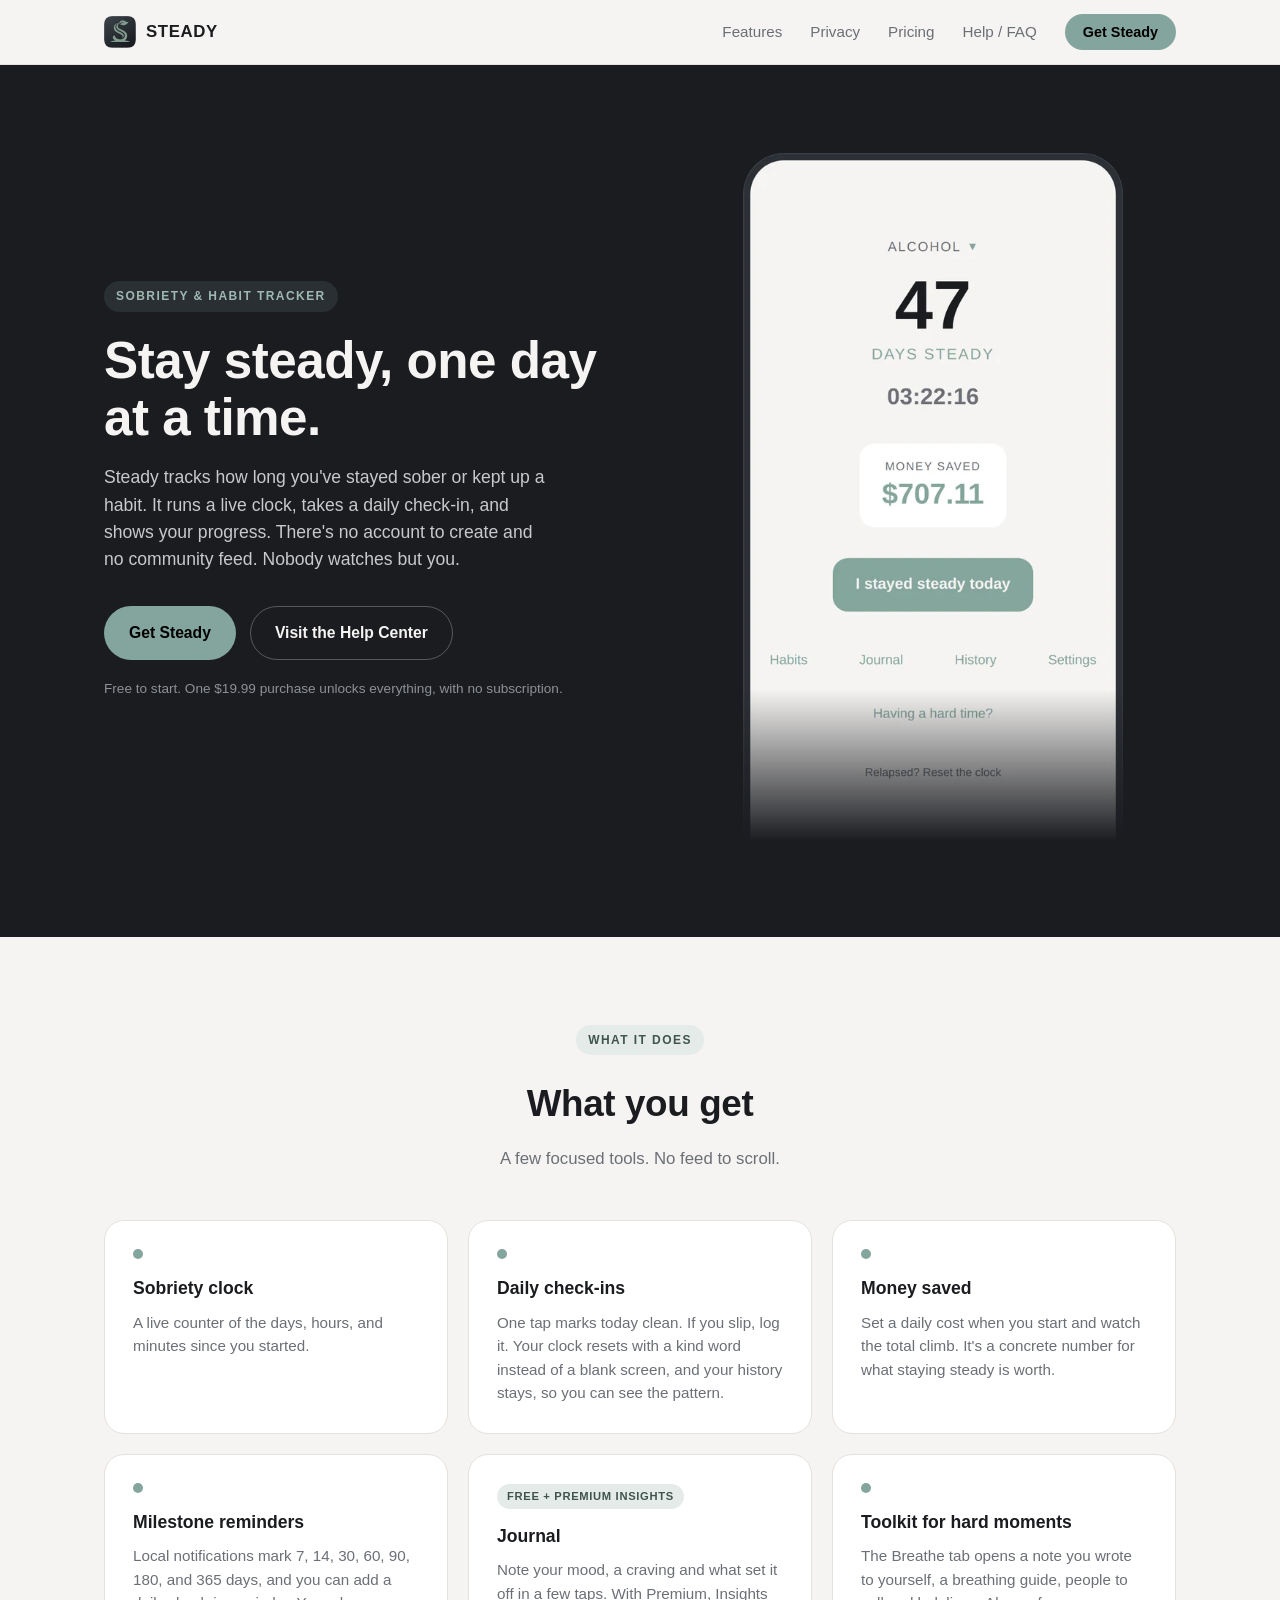
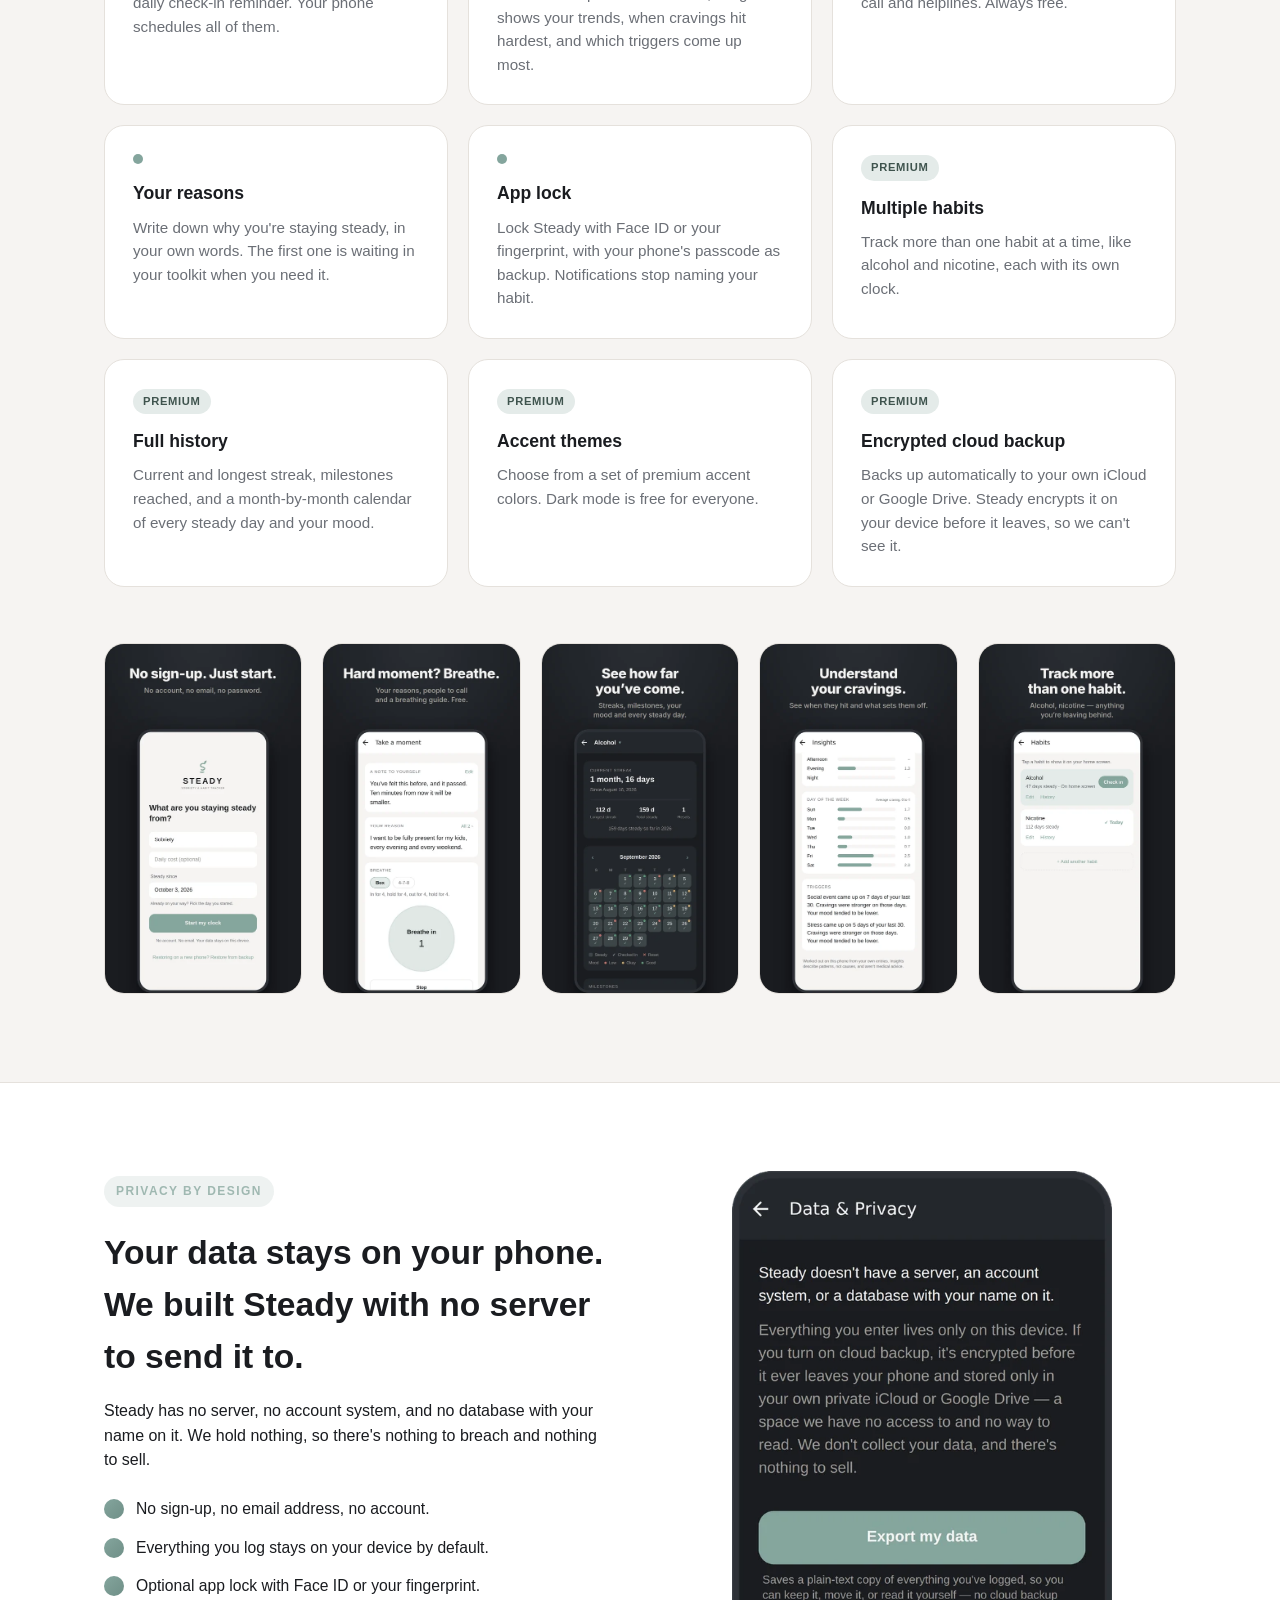
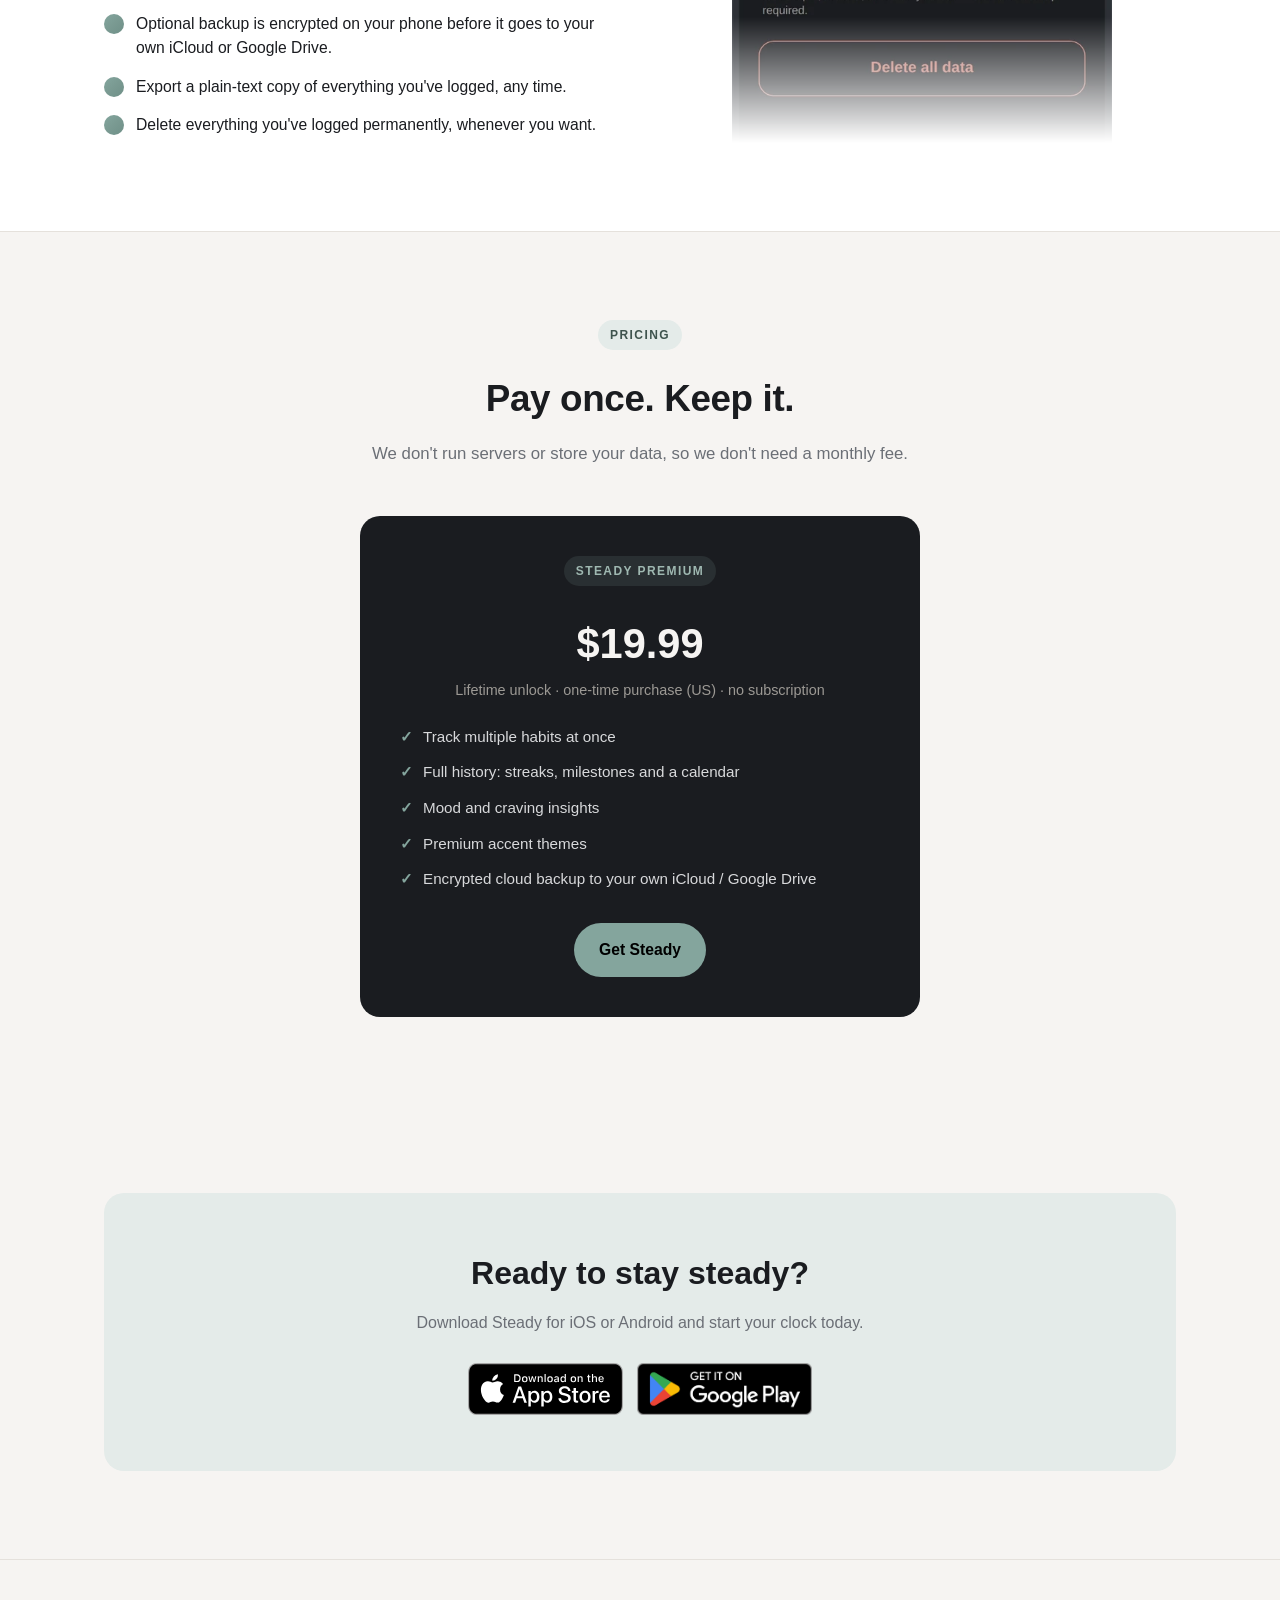
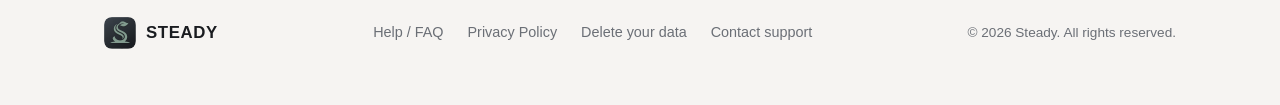
==== commit 272e4bde: "Describe the 1.2 tab bar instead of home-screen links The toolkit is the Breathe tab, History and Jo" ====
--- a/index.html
+++ b/index.html
@@ -80,7 +80,7 @@
         "https://steady.lixlink.com/assets/img/screens/history.webp",
         "https://steady.lixlink.com/assets/img/screens/insights.webp",
         "https://steady.lixlink.com/assets/img/screens/habits.webp",
-        "https://steady.lixlink.com/assets/img/screens/themes.webp",
+        "https://steady.lixlink.com/assets/img/screens/toolkit.webp",
         "https://steady.lixlink.com/assets/img/screens/onboarding.webp",
         "https://steady.lixlink.com/assets/img/screens/privacy-phone.webp"
       ],
@@ -90,6 +90,8 @@
         "Money saved tracker",
         "Milestone reminders",
         "Mood and craving journal",
+        "Toolkit for hard moments: your reasons, a breathing guide, people to call and helplines",
+        "App lock with Face ID, Touch ID, fingerprint or passcode",
         "Multiple habits (Premium)",
         "Full history and streaks (Premium)",
         "Insights on cravings and triggers (Premium)",
@@ -102,7 +104,7 @@
           "name": "Steady (free)",
           "price": "0",
           "priceCurrency": "USD",
-          "description": "Free to download. Includes the sobriety clock, daily check-ins, money saved, milestone reminders, the journal and one habit."
+          "description": "Free to download. Includes the sobriety clock, daily check-ins, money saved, milestone reminders, the journal, the toolkit, app lock and one habit."
         },
         {
           "@type": "Offer",
@@ -217,7 +219,7 @@
           <div class="card">
             <div class="icon-dot"></div>
             <h3>Toolkit for hard moments</h3>
-            <p>"Having a hard time?" on the home screen opens a note you wrote to yourself, a breathing guide, people to call and helplines. Always free.</p>
+            <p>The Breathe tab opens a note you wrote to yourself, a breathing guide, people to call and helplines. Always free.</p>
           </div>
           <div class="card">
             <div class="icon-dot"></div>
@@ -334,7 +336,7 @@
             <a class="store-badge" href="#" rel="noopener" aria-label="Download Steady on the App Store">
               <img src="/assets/img/badge-app-store.svg" width="160" height="53" loading="lazy" alt="Download on the App Store" />
             </a>
-            <a class="store-badge" href="#" rel="noopener" aria-label="Get Steady on Google Play">
+            <a class="store-badge" href="https://play.google.com/store/apps/details?id=com.lixlink.steady&amp;utm_source=steady.lixlink.com&amp;utm_medium=website&amp;utm_campaign=site_download&amp;referrer=utm_source%3Dsteady.lixlink.com%26utm_medium%3Dwebsite%26utm_campaign%3Dsite_download%26utm_content%3Ddownload_section" rel="noopener" aria-label="Get Steady on Google Play">
               <img src="/assets/img/badge-google-play.png" width="160" height="48" loading="lazy" alt="Get it on Google Play" />
             </a>
           </div>
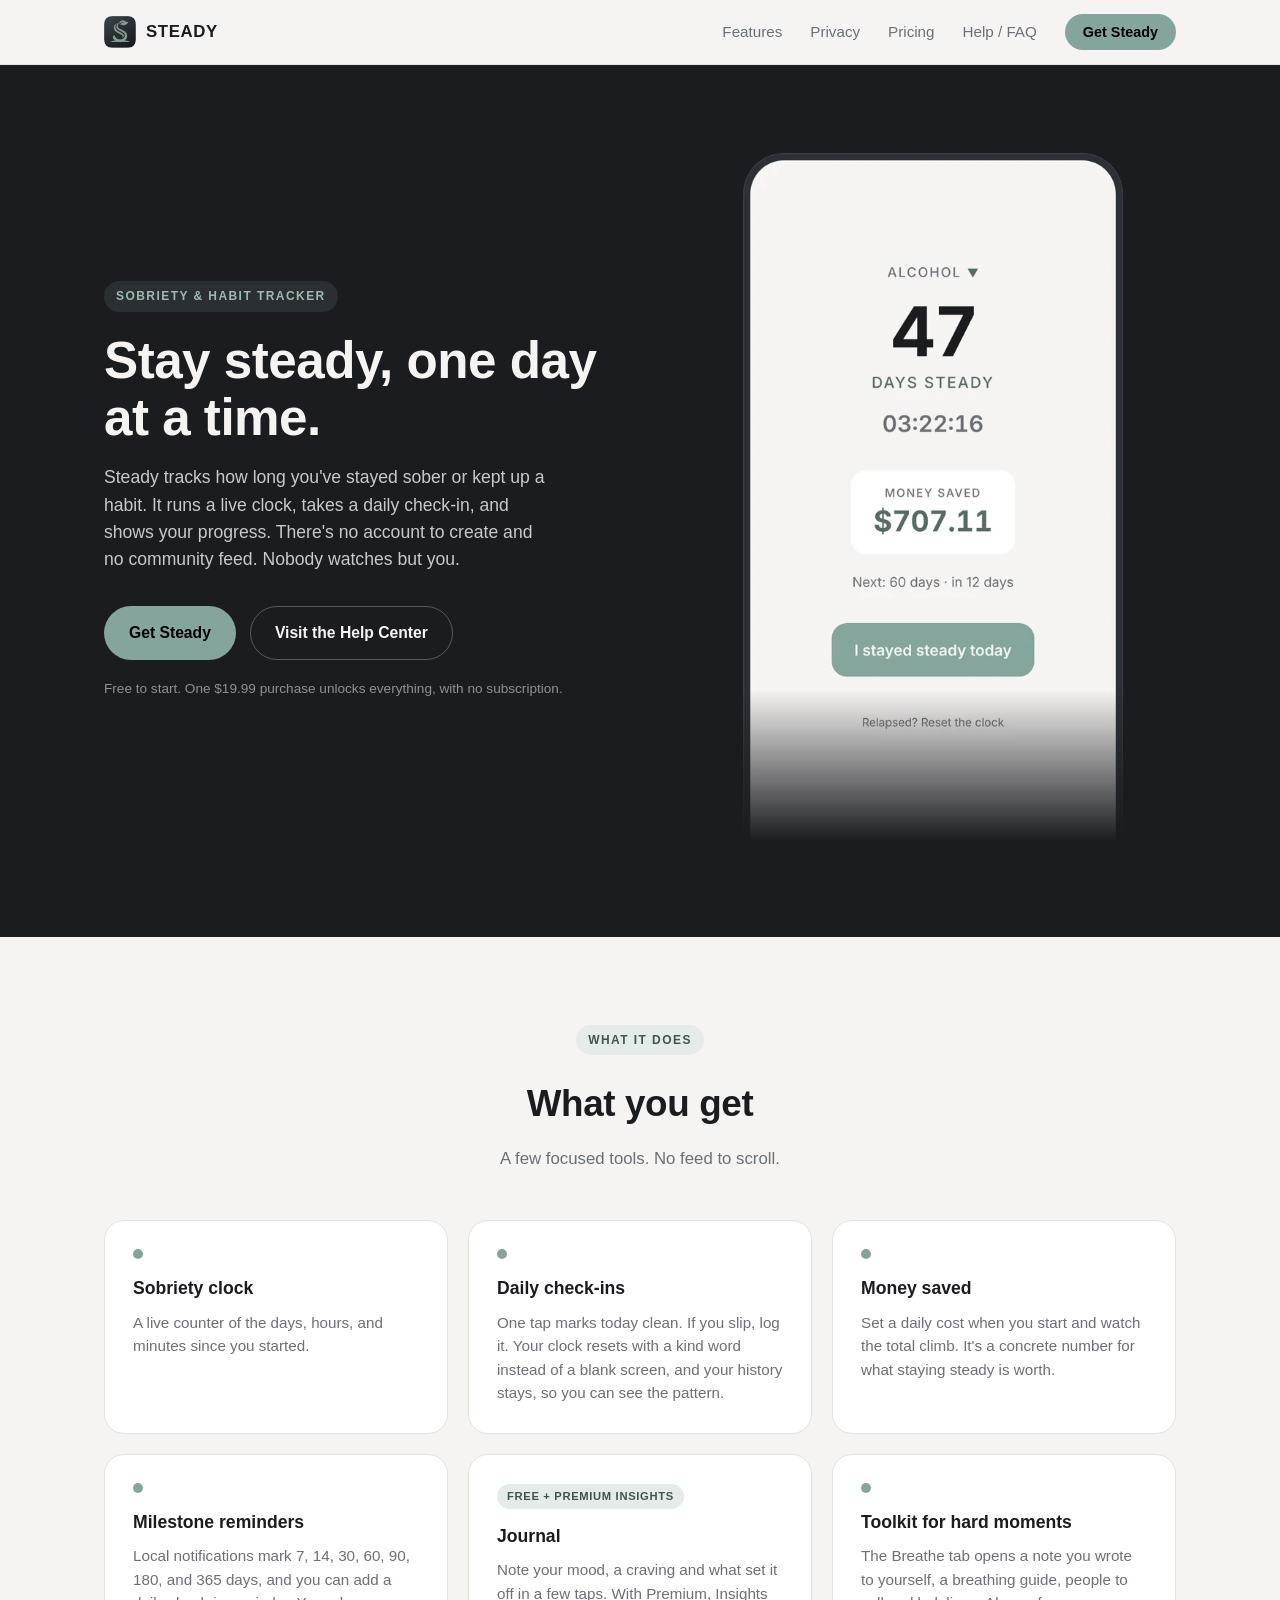
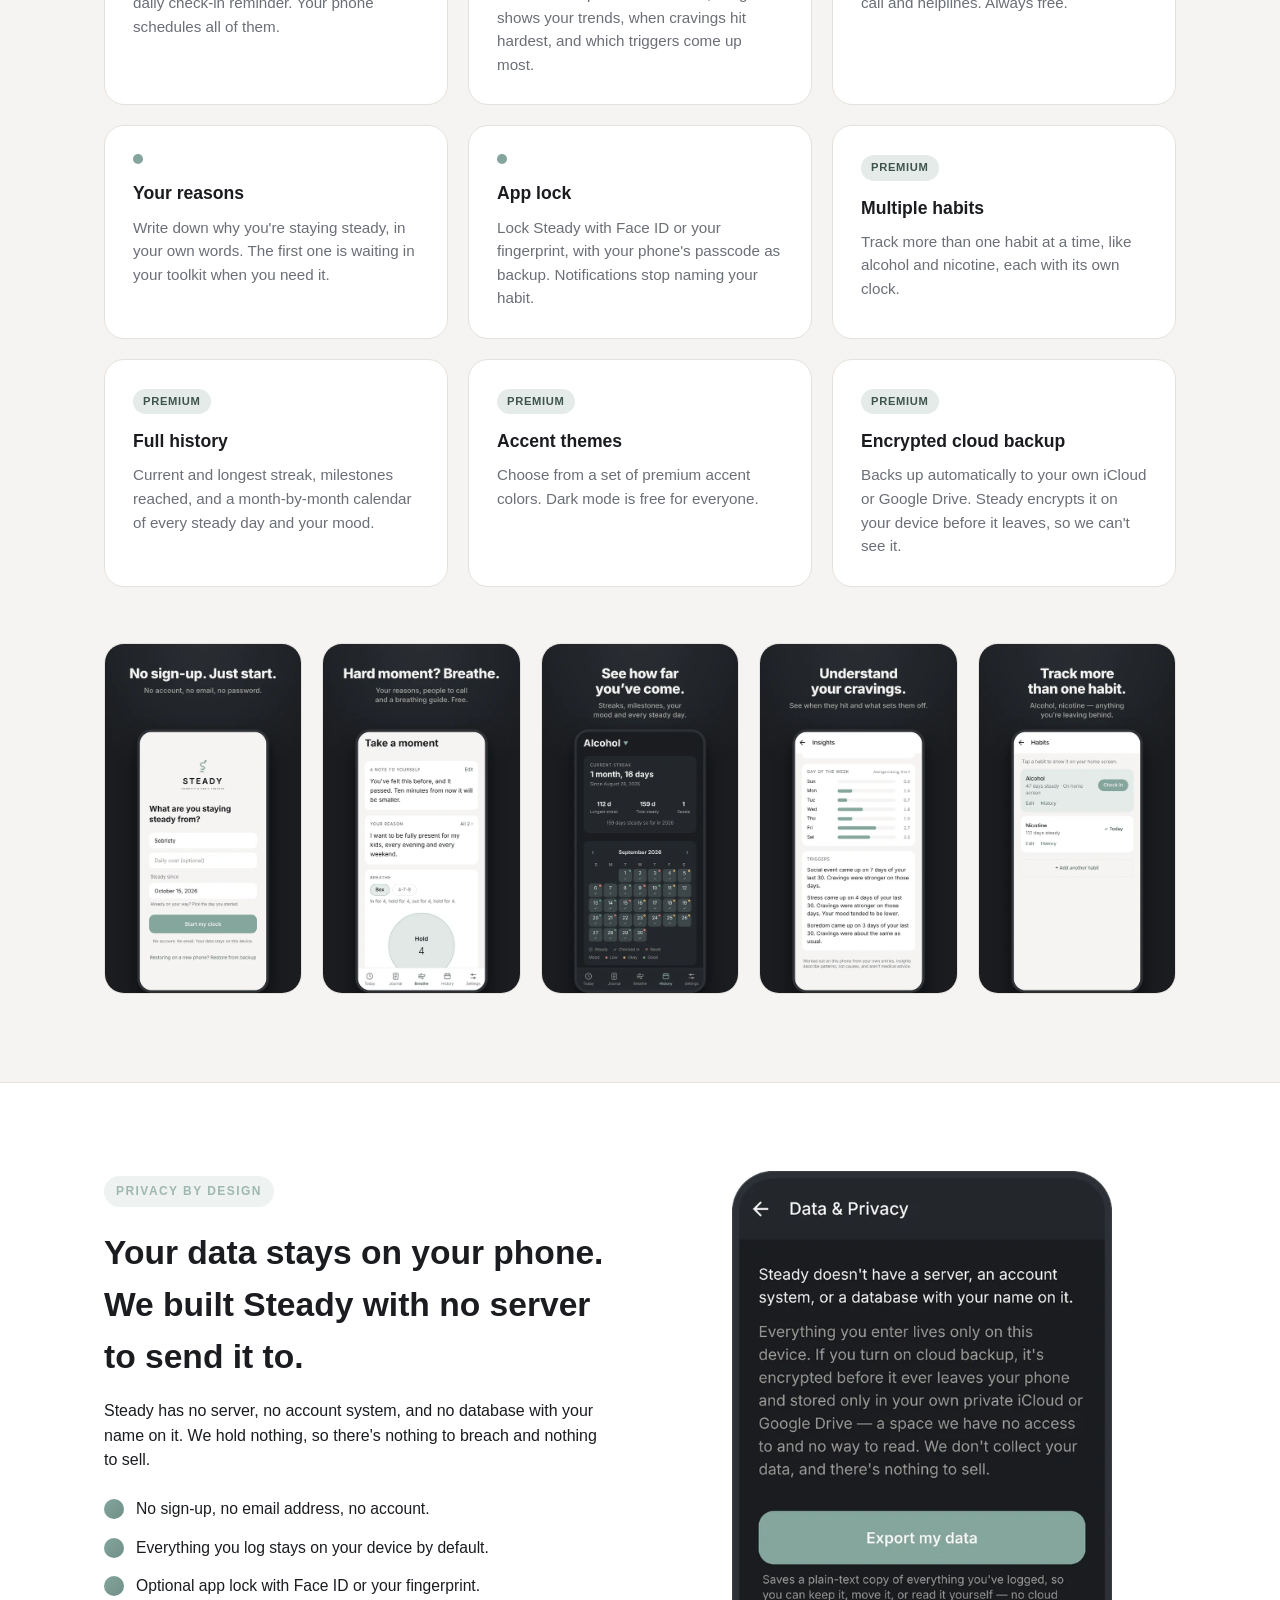
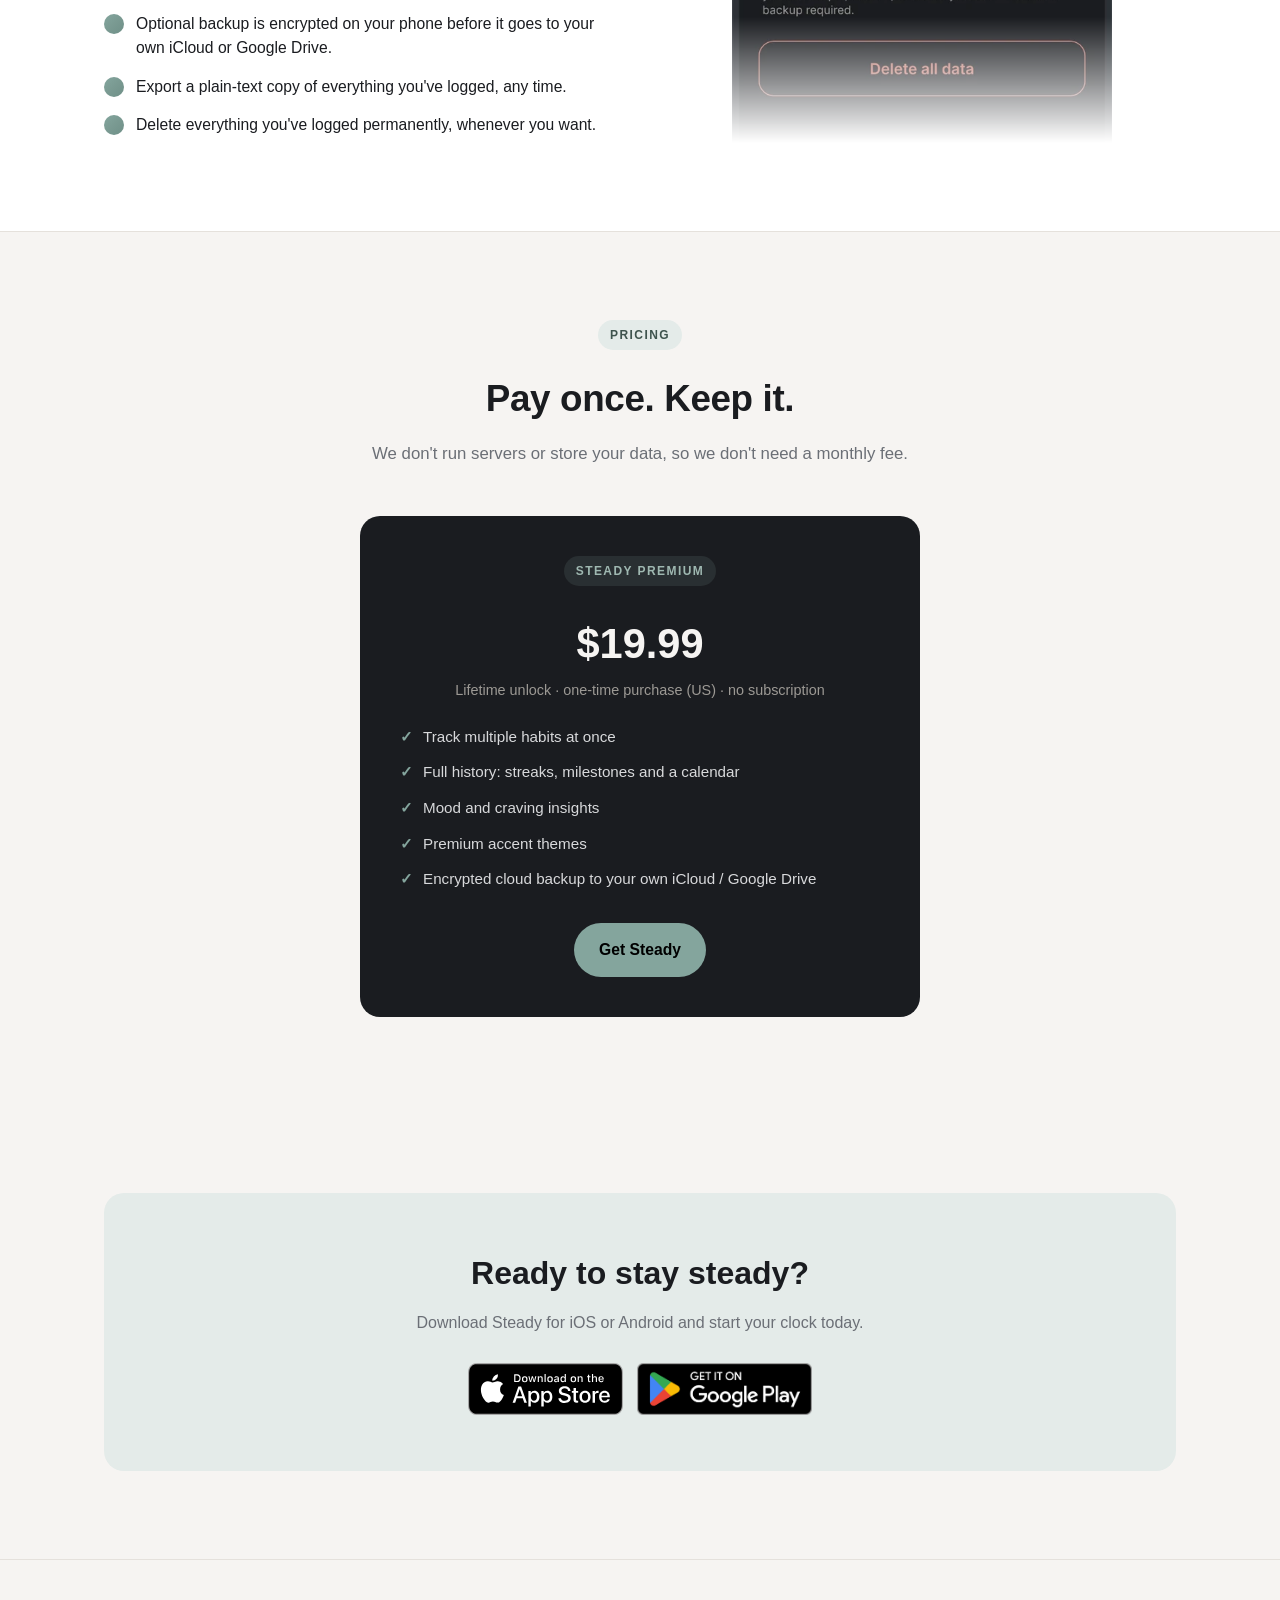
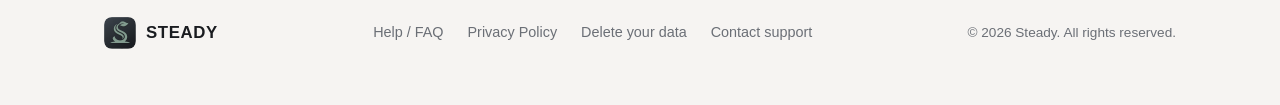
==== commit ae75d763: "Add the 1.2 app images Rendered from main at 1.2.0: the hero and link-preview card show Today with t" ====
--- a/index.html
+++ b/index.html
@@ -177,7 +177,7 @@
         </div>
         <div class="hero-art">
           <img class="phone-shot" src="/assets/img/screens/dashboard-phone.webp" width="520" height="941"
-            alt="The Steady home screen for Alcohol: 47 days steady, a live clock at 03:22:13, $707.11 saved, and an &quot;I stayed steady today&quot; check-in button." />
+            alt="The Steady home screen for Alcohol: 47 days steady, a live clock at 03:22:13, $707.11 saved, the next milestone in 12 days, and an &quot;I stayed steady today&quot; check-in button." />
         </div>
       </div>
     </section>
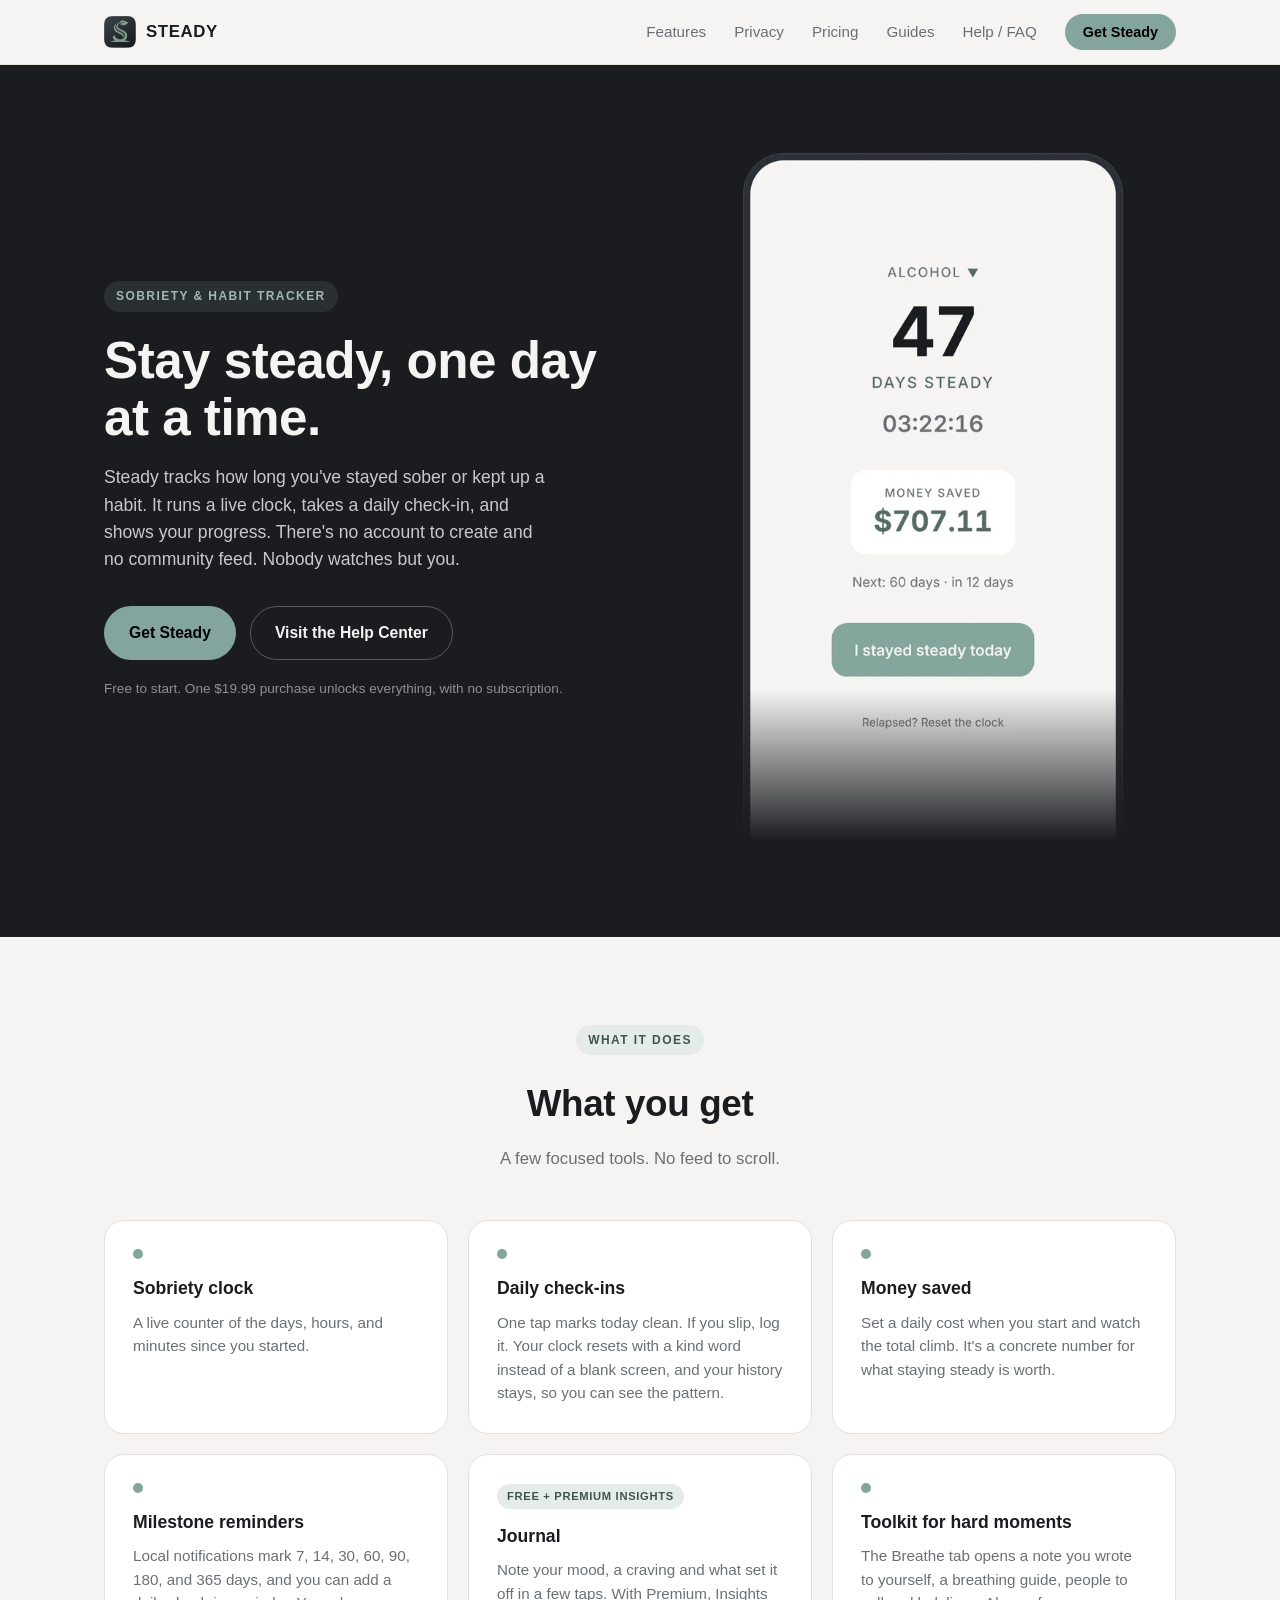
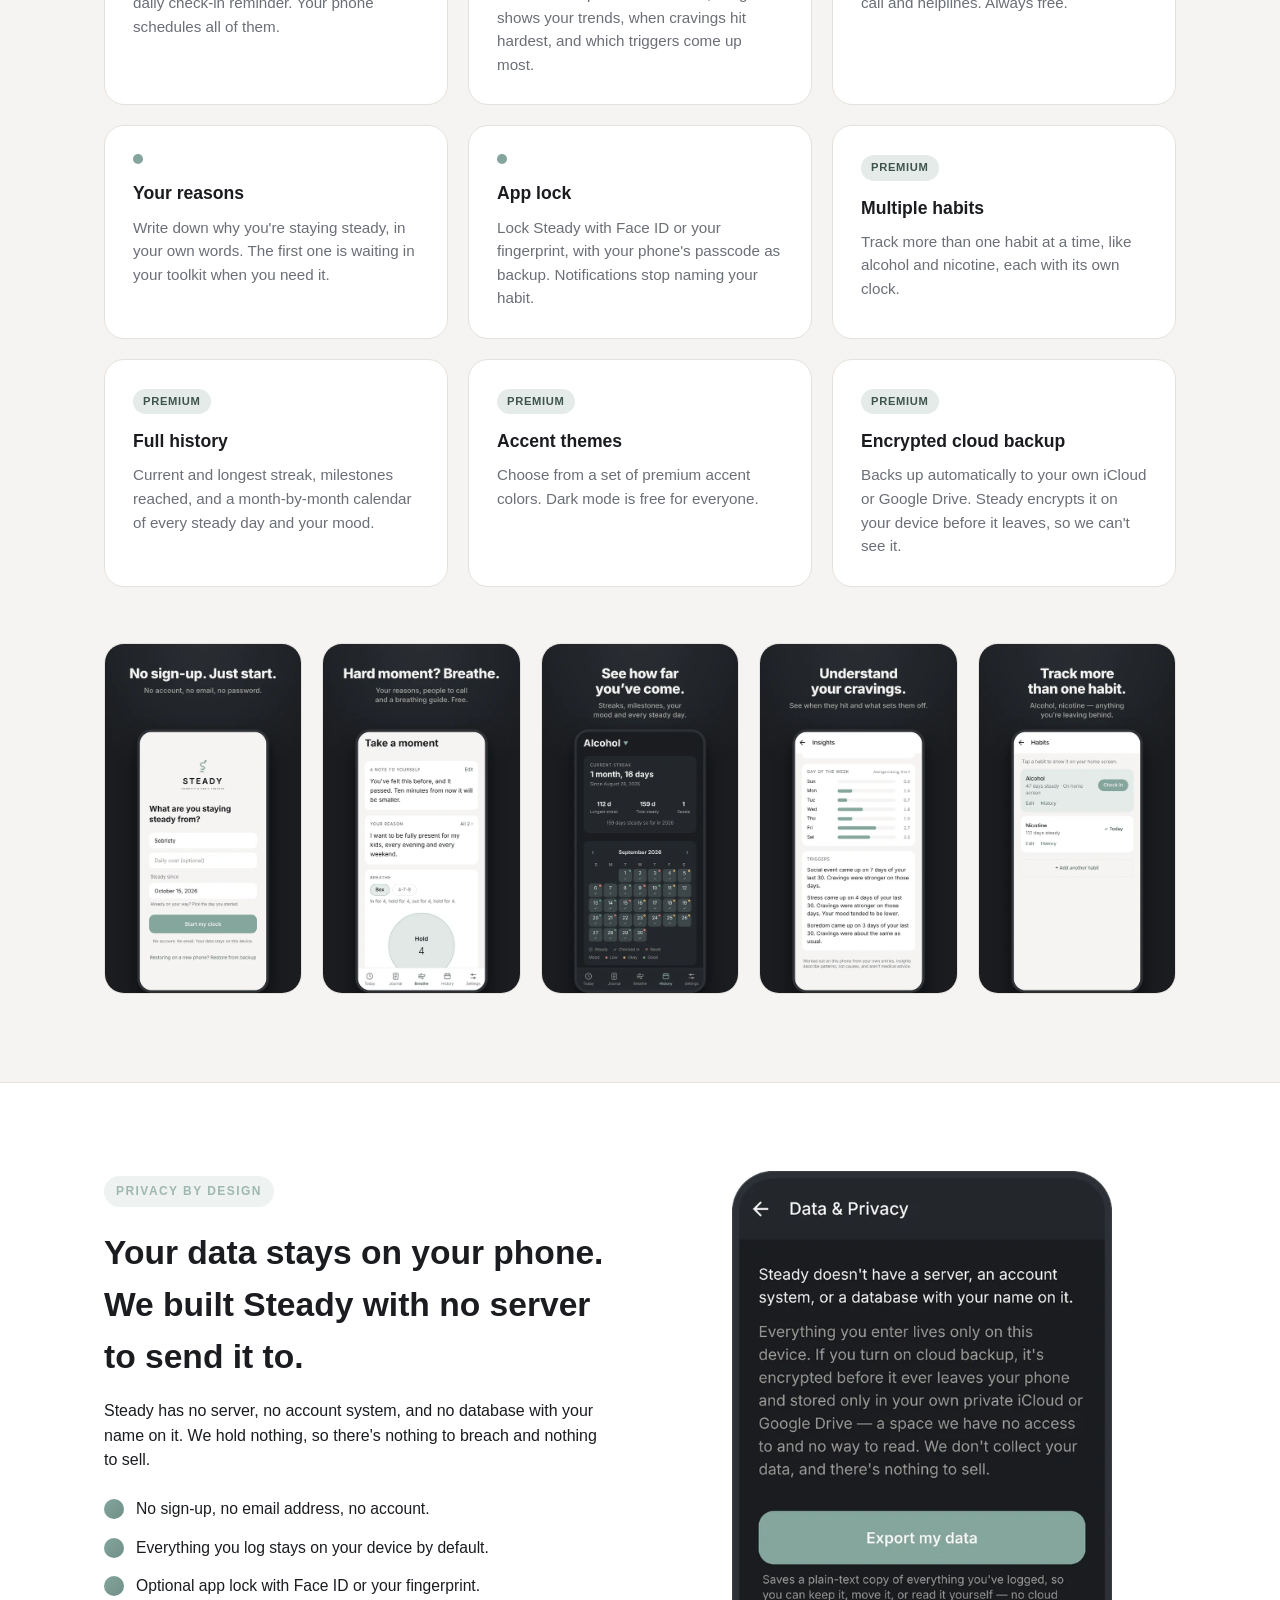
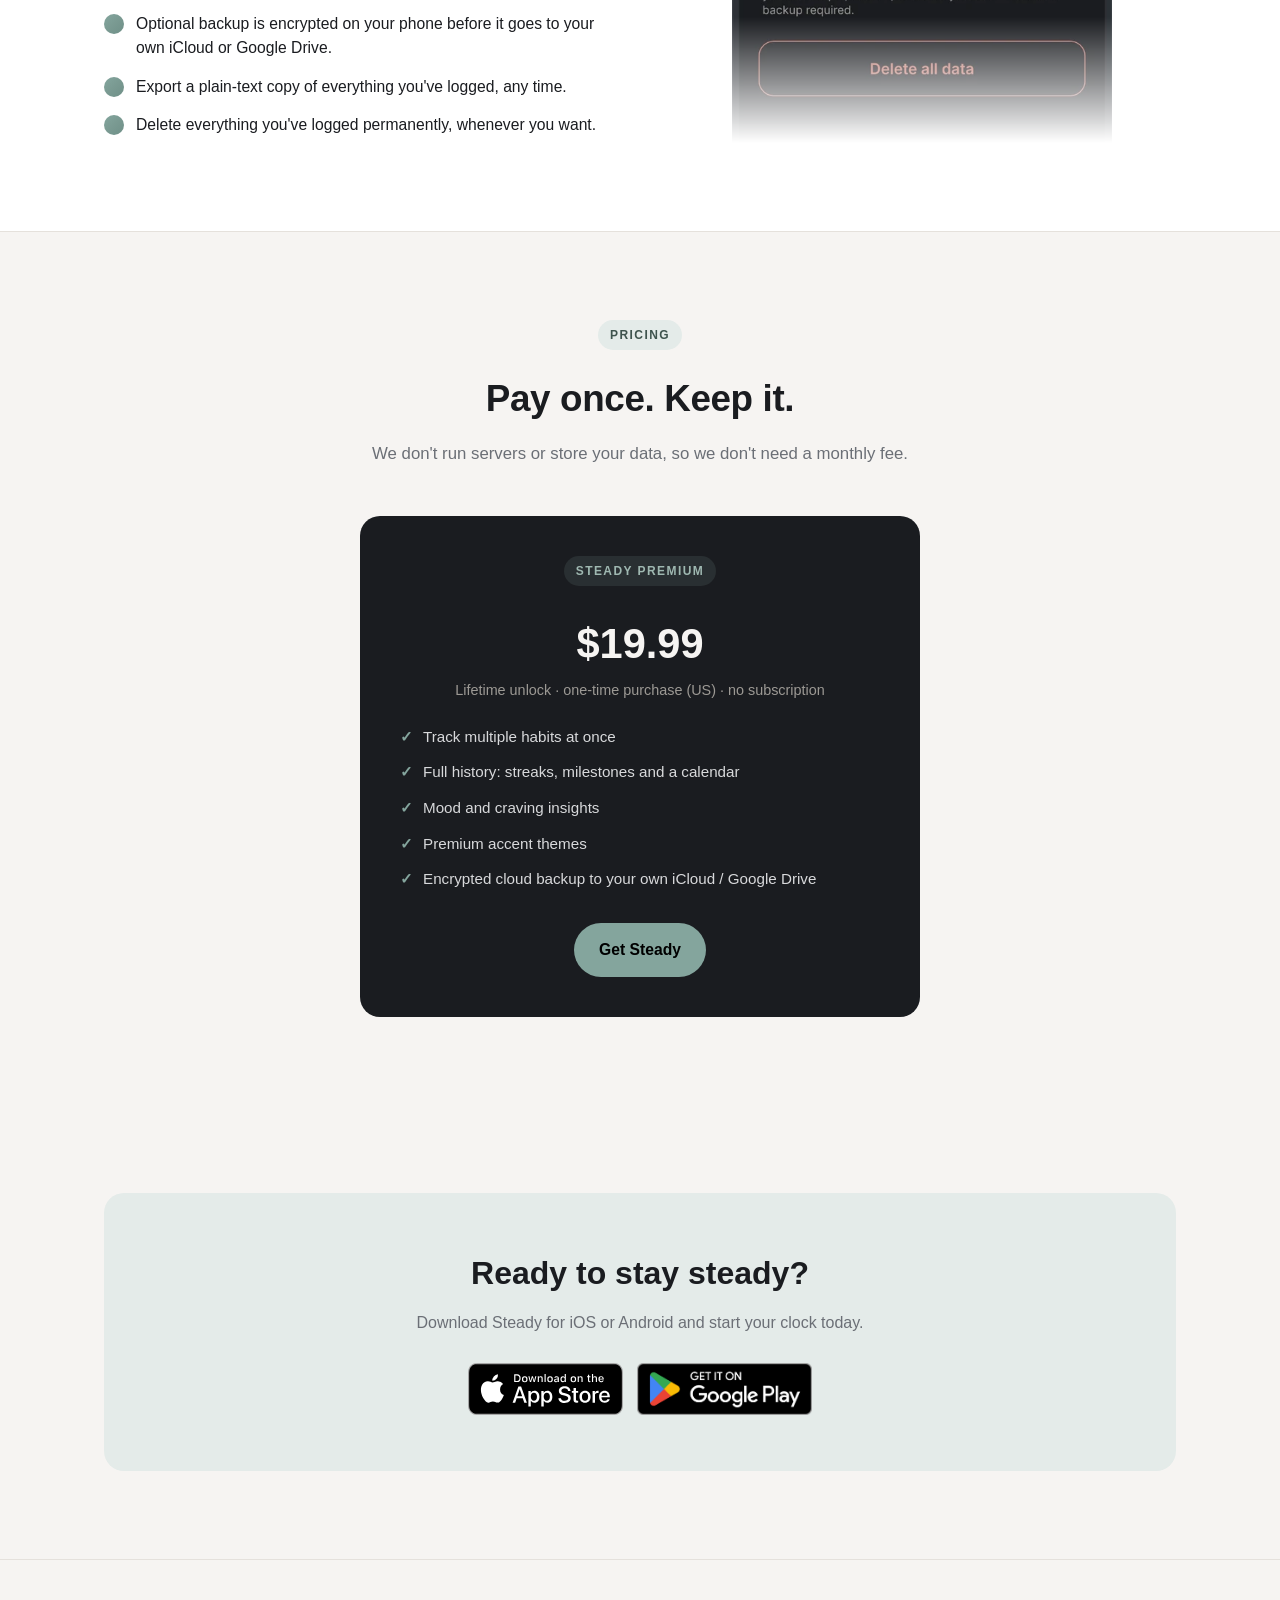
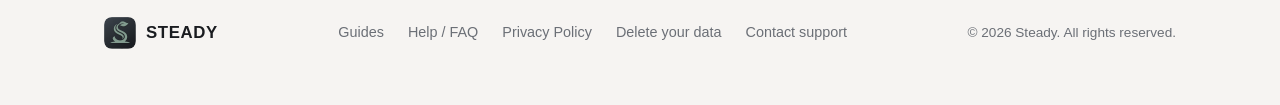
==== commit 1fc64439: "Add sobriety guides that answer common search questions Seven articles under /guides/ plus an index " ====
--- a/index.html
+++ b/index.html
@@ -73,6 +73,10 @@
       "applicationCategory": "HealthApplication",
       "operatingSystem": "iOS, Android",
       "url": "https://steady.lixlink.com/",
+      "downloadUrl": [
+        "https://apps.apple.com/app/id6817491189",
+        "https://play.google.com/store/apps/details?id=com.lixlink.steady"
+      ],
       "image": "https://steady.lixlink.com/assets/img/og-image.jpg",
       "inLanguage": "en",
       "screenshot": [
@@ -152,6 +156,7 @@
         <li><a href="/#features">Features</a></li>
         <li><a href="/#privacy">Privacy</a></li>
         <li><a href="/#pricing">Pricing</a></li>
+        <li><a href="/guides/">Guides</a></li>
         <li><a href="/faq.html">Help / FAQ</a></li>
         <li><a class="nav-cta" href="#download">Get Steady</a></li>
       </ul>
@@ -333,7 +338,7 @@
           <h2>Ready to stay steady?</h2>
           <p>Download Steady for iOS or Android and start your clock today.</p>
           <div class="hero-actions" style="justify-content:center">
-            <a class="store-badge" href="#" rel="noopener" aria-label="Download Steady on the App Store">
+            <a class="store-badge" href="https://apps.apple.com/app/apple-store/id6817491189?pt=129534275&amp;ct=site_download&amp;mt=8" rel="noopener" aria-label="Download Steady on the App Store">
               <img src="/assets/img/badge-app-store.svg" width="160" height="53" loading="lazy" alt="Download on the App Store" />
             </a>
             <a class="store-badge" href="https://play.google.com/store/apps/details?id=com.lixlink.steady&amp;utm_source=steady.lixlink.com&amp;utm_medium=website&amp;utm_campaign=site_download&amp;referrer=utm_source%3Dsteady.lixlink.com%26utm_medium%3Dwebsite%26utm_campaign%3Dsite_download%26utm_content%3Ddownload_section" rel="noopener" aria-label="Get Steady on Google Play">
@@ -352,6 +357,7 @@
         <span>Steady</span>
       </a>
       <ul class="footer-links">
+        <li><a href="/guides/">Guides</a></li>
         <li><a href="/faq.html">Help / FAQ</a></li>
         <li><a href="/privacy.html">Privacy Policy</a></li>
         <li><a href="/delete-data.html">Delete your data</a></li>
--- a/assets/css/style.css
+++ b/assets/css/style.css
@@ -865,3 +865,182 @@
     display: none;
   }
 }
+
+/* Guides (articles answering common search questions) */
+
+.guide {
+  max-width: 760px;
+}
+
+.breadcrumbs {
+  font-size: 0.85rem;
+  color: var(--text-muted);
+  margin: 0 0 20px;
+}
+
+.breadcrumbs a {
+  color: var(--text-muted);
+}
+
+.answer-box {
+  background: var(--accent-soft);
+  border-radius: var(--radius-sm);
+  padding: 20px 24px;
+  margin: 0 0 32px;
+}
+
+.answer-box p {
+  color: var(--text);
+  font-size: 1.05rem;
+  margin: 0;
+}
+
+.content-page h3 {
+  font-size: 1.05rem;
+  margin: 28px 0 8px;
+}
+
+.table-scroll {
+  overflow-x: auto;
+  margin: 16px 0 24px;
+}
+
+.guide-table {
+  width: 100%;
+  border-collapse: collapse;
+  font-size: 0.95rem;
+}
+
+.guide-table th,
+.guide-table td {
+  text-align: left;
+  padding: 10px 12px;
+  border-bottom: 1px solid var(--border);
+  vertical-align: top;
+}
+
+.guide-table th {
+  color: var(--text);
+  font-weight: 600;
+}
+
+.guide-table td {
+  color: var(--text-muted);
+}
+
+.note-box {
+  border-left: 4px solid var(--danger);
+  background: var(--surface);
+  border-radius: var(--radius-sm);
+  padding: 16px 20px;
+  margin: 24px 0;
+}
+
+.note-box p {
+  margin: 0;
+}
+
+.guide-cta {
+  background: var(--surface);
+  border: 1px solid var(--border);
+  border-radius: var(--radius);
+  padding: 28px;
+  margin: 48px 0 0;
+}
+
+.guide-cta h2 {
+  margin-top: 0;
+}
+
+.guide-cta .hero-actions {
+  margin-top: 16px;
+}
+
+.calc {
+  background: var(--surface);
+  border: 1px solid var(--border);
+  border-radius: var(--radius);
+  padding: 24px;
+  margin: 16px 0 24px;
+}
+
+.calc-fields {
+  display: grid;
+  grid-template-columns: repeat(auto-fit, minmax(180px, 1fr));
+  gap: 16px;
+}
+
+.calc label {
+  display: block;
+  font-size: 0.9rem;
+  font-weight: 600;
+  margin-bottom: 6px;
+}
+
+.calc input,
+.calc select {
+  width: 100%;
+  padding: 10px 12px;
+  border: 1px solid var(--border);
+  border-radius: var(--radius-sm);
+  background: var(--bg);
+  color: var(--text);
+  font: inherit;
+}
+
+.calc-results {
+  display: grid;
+  grid-template-columns: repeat(auto-fit, minmax(120px, 1fr));
+  gap: 12px;
+  margin: 20px 0 0;
+  padding: 0;
+  list-style: none;
+}
+
+.calc-results li {
+  background: var(--accent-soft);
+  border-radius: var(--radius-sm);
+  padding: 12px;
+  color: var(--text);
+}
+
+.calc-results strong {
+  display: block;
+  font-size: 1.3rem;
+}
+
+.related {
+  margin-top: 48px;
+}
+
+.guide-list {
+  display: grid;
+  gap: 16px;
+  padding: 0;
+  list-style: none;
+}
+
+.guide-list li {
+  background: var(--surface);
+  border: 1px solid var(--border);
+  border-radius: var(--radius-sm);
+  padding: 18px 20px;
+}
+
+.guide-list a {
+  font-weight: 600;
+}
+
+.guide-list p {
+  margin: 6px 0 0;
+}
+
+.content-page .calc-results,
+.content-page .guide-list {
+  padding-left: 0;
+}
+
+.calc input,
+.calc select {
+  color-scheme: light dark;
+}
